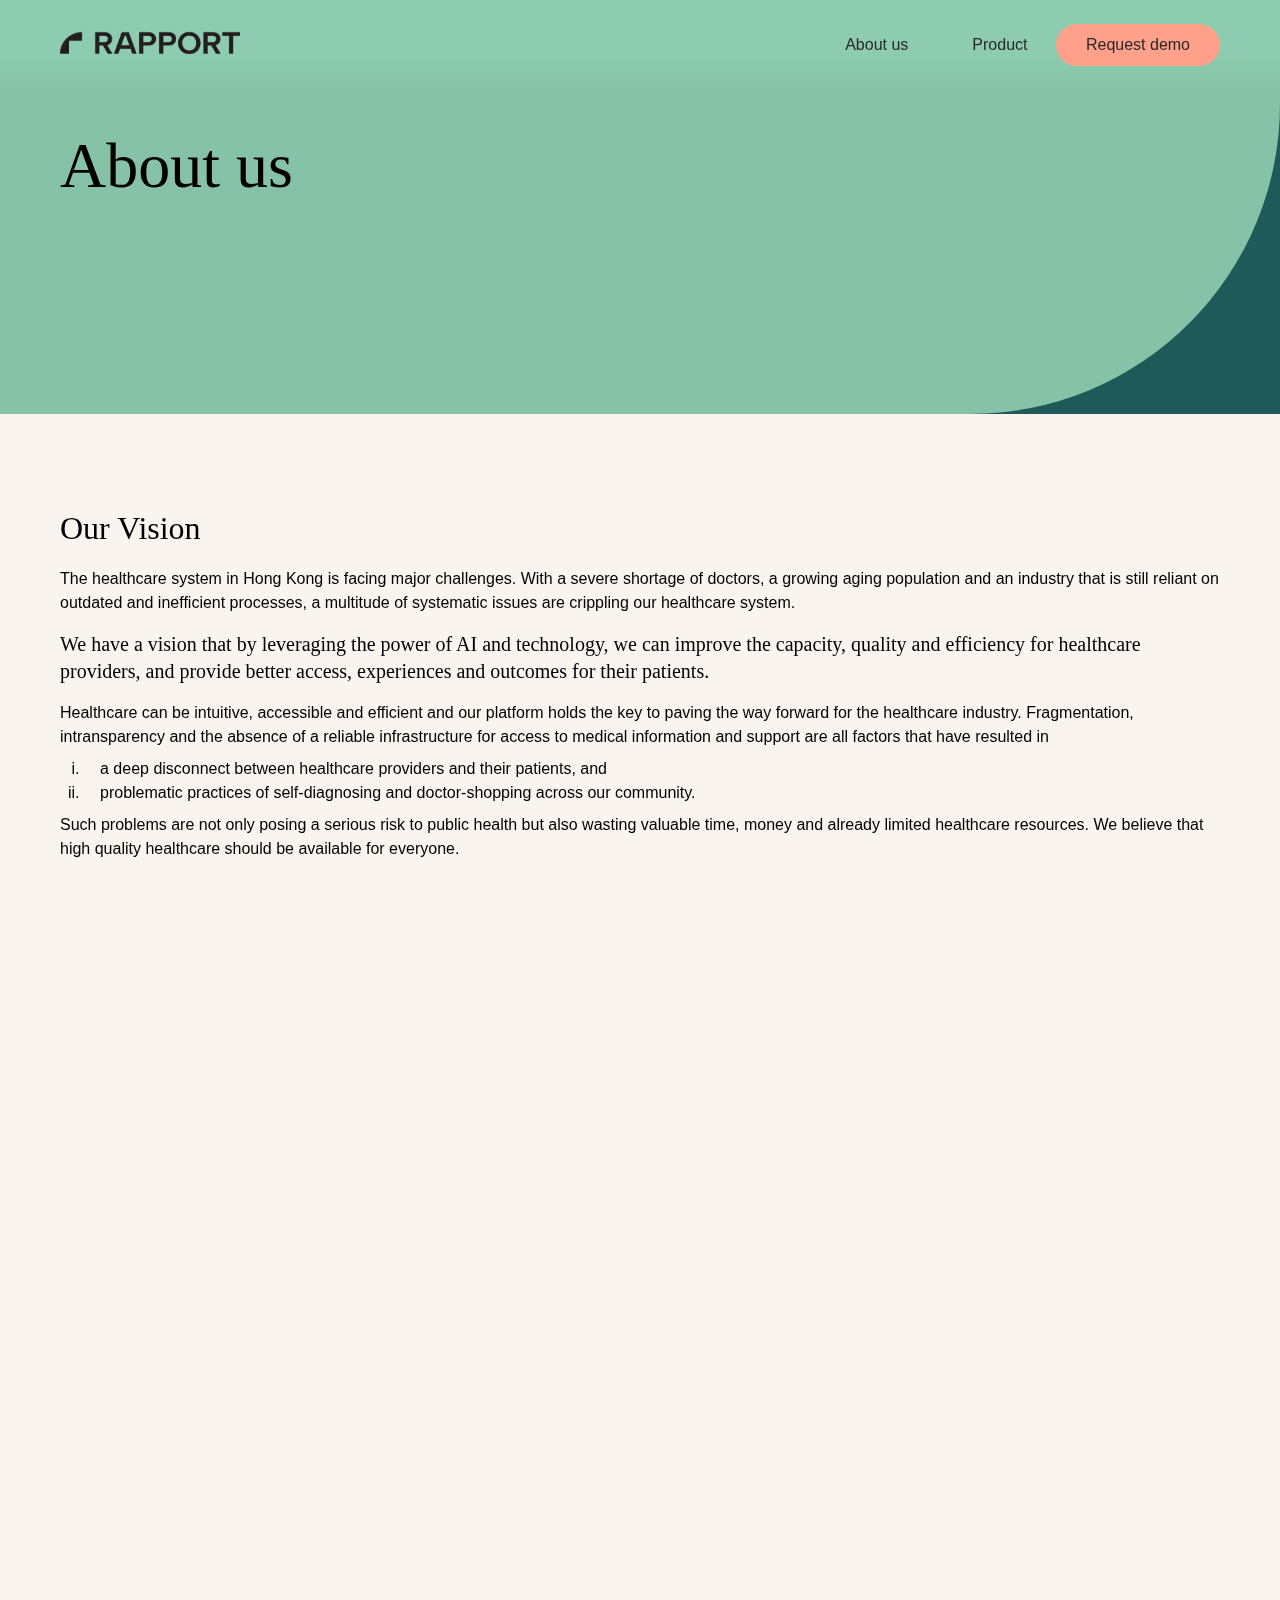
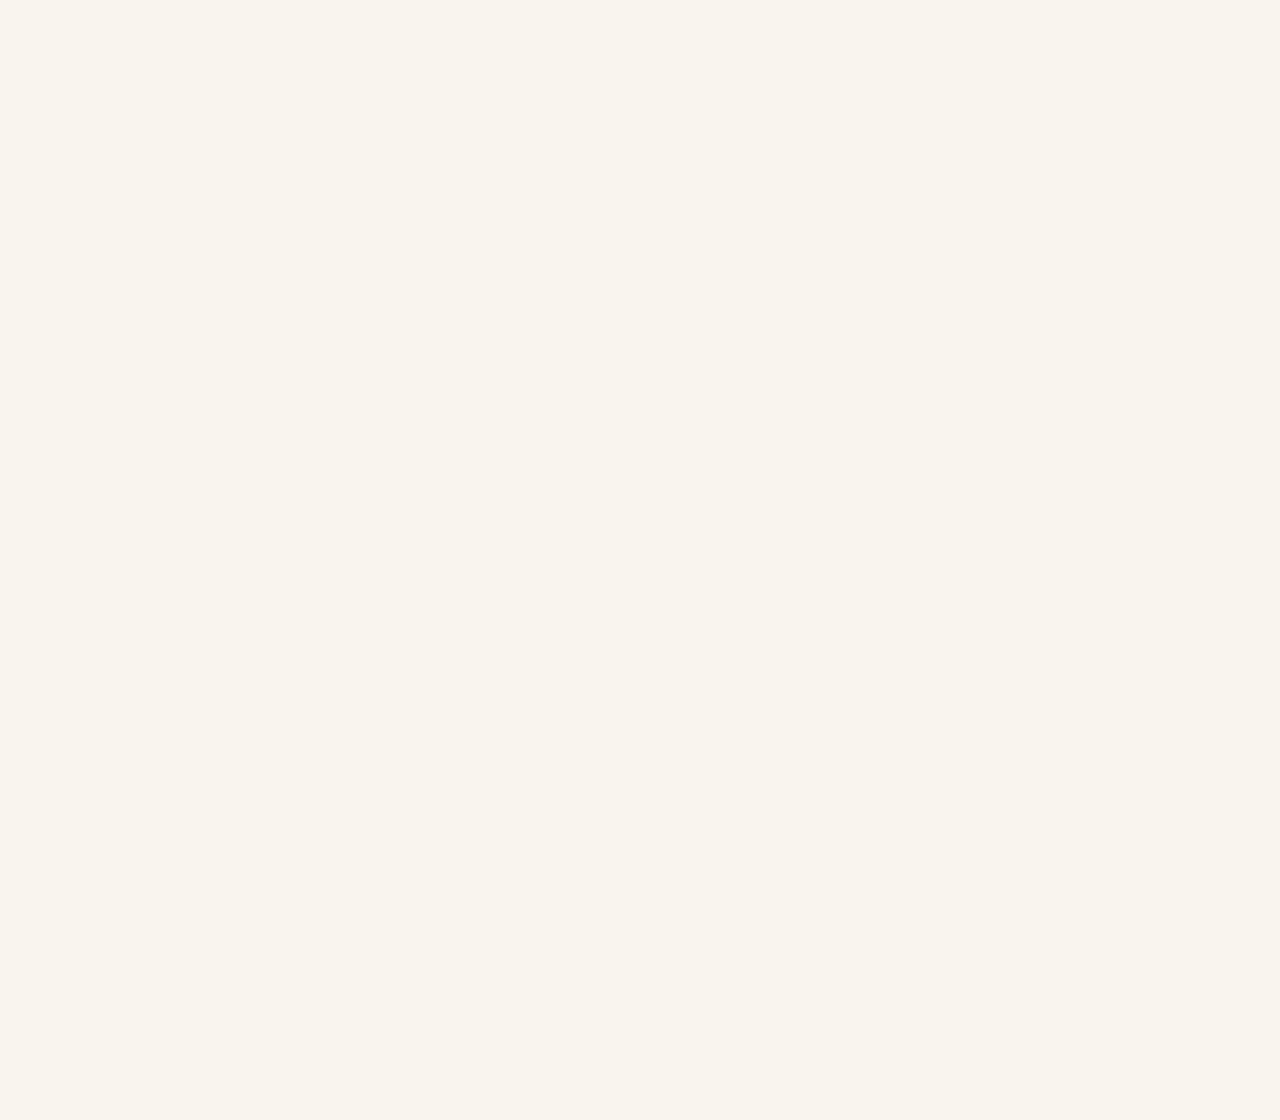
==== about.html @ 1e127f23 "Rebrand" ====
<!DOCTYPE html>
<html lang="en">

<head>
  <link rel="stylesheet" href="styles/reset.css">
  <link rel="stylesheet" type="text/css" href="styles/style.css">
  <link rel="stylesheet" href="https://cdnjs.cloudflare.com/ajax/libs/font-awesome/4.7.0/css/font-awesome.min.css">
  <link rel="shortcut icon" href="assets/favicon/favicon.ico" type="image/x-icon">
  <link rel="icon" href="assets/favicon/favicon.ico" type="image/x-icon">
  <link rel="apple-touch-icon" sizes="180x180" href="assets/favicon/apple-touch-icon.png">
  <link rel="icon" type="image/png" sizes="32x32" href="assets/favicon/favicon-32x32.png">
  <link rel="icon" type="image/png" sizes="16x16" href="assets/favicon/favicon-16x16.png">
  <link rel="icon" type="image/png" sizes="192x192" href="assets/favicon/android-chrome-192x192.png">
  <link rel="icon" type="image/png" sizes="256x256" href="assets/favicon/android-chrome-256x256.png">
  <link rel="manifest" href="assets/favicon/site.webmanifest">
  <link rel="mask-icon" href="assets/favicon/safari-pinned-tab.svg" color="#ffa18a">
  <meta name="msapplication-TileColor" content="#da532c">
  <meta name="theme-color" content="#ffffff">
  <script src="styles/float-panel.js"></script>
  <meta name="viewport" content="width=device-width, initial-scale=1.0, viewport-fit=cover">

  <title>About us – Rapport AI Medical</title>
</head>

<body>
  <header id="nav" class="nav">
    <div class="blur"></div>
    <a href="index.html"><img src="assets/Rapport-logo-RGB_full_black.png" class="logo"></a>
    <div class="menu">
      <ul>
        <li><a href="about.html">About us</a></li>
        <li><a href="product.html">Product</a></li>
      </ul>
      <button type="button" class="button coral"><a href="contact.html">Request demo</a></button>
    </div>
    <div class="hamburger">
      <div class="line1"></div>
      <div class="line2"></div>
      <div class="line3"></div>
    </div>
    <div id="dropdown" class="dropdown">
      <ul>
        <li><a href="about.html">About us</a></li>\
        <li><a href="product.html">Product</a></li>
        <li><a href="contact.html">Request demo</a></li>
      </ul>
    </div>
  </header>

  <section id="about" class="page hero green">
    <div class="page_title">
      <h1>About us</h1>
      <div class="graphic"><div class="quadrant green round_BR"></div></div>
    </div>
  </section>

  <section id="about-content">
    <div class="vision">
      <h2>Our Vision</h2>
      <p>The healthcare system in Hong Kong is facing major challenges. With a severe shortage of doctors, a growing aging population and an industry that is still reliant on outdated and inefficient processes, a multitude of systematic issues are crippling our healthcare system.</p>
      <p class="highlight">We have a vision that by leveraging the power of AI and technology, we can improve the capacity, quality and efficiency for healthcare providers, and provide better access, experiences and outcomes for their patients.</p>
      <p>Healthcare can be intuitive, accessible and efficient and our platform holds the key to paving the way forward for the healthcare industry. Fragmentation, intransparency and the absence of a reliable infrastructure for access to medical information and support are all factors that have resulted in</p>
        <ol>
          <li>a deep disconnect between healthcare providers and their patients, and</li>
          <li>problematic practices of self-diagnosing and doctor-shopping across our community.</li>
        </ol>
        <p>Such problems are not only posing a serious risk to public health but also wasting valuable time, money and already limited healthcare resources. We believe that high quality healthcare should be available for everyone.</p>
    </div>

    <div class="mission">
      <h2>Our Mission</h2>
      <p>Founded in 2023 by two friends that witnessed the issues of our healthcare system first hand from a doctor and a patient's perspective and saw the opportunities and potential that advancements in AI and technology could bring,
      <p class="highlight">Rapport AI Medical has since been on a mission to build better healthcare.</p>
      <p>We devote our endless time and effort with the whole team to develop a health-tech B2B solution that offers customisable AI-powered integration solutions used to digitalise, streamline and enhance healthcare systems. By doing so, our goal is to improve the medical care process at every level for both healthcare providers and patients.</p>
    </div>

    <div class="solution">
      <h2>Our Solution</h2>
      <p>At the heart of Rapport's platform solution is our</p>
      <p class="highlight">AI diagnostic and recommendation system, "AskJune".</p>
      <p>Designed and developed by a team of AI engineers and doctors, it simulates a real-life conversation between a patient and a doctor, where users can input medical queries and receive real-time and tailored responses relevant to their specific symptoms and conditions. AskJune is trained to converse fluently in local languages and interpret medical context from laymen conversations. It is capable of reacting to a patient's input and asking corresponding follow-up or clarification questions to gather the patient's medical history required for evaluation powered by its proprietary algorithm. AskJune can then generate recommendations, triaging responses as well as detailed evaluation reports tailored for both healthcare providers and their patients.</p>
      <p>For providers, Rapport can digitalise and streamline workflow and provide triaging and diagnostic support, and by doing so, improve capacity and efficiency and take stress off healthcare professionals such that they can focus on providing better care and build better rapport with their patients. For patients, Rapport can make access to healthcare more convenient and intuitive and eliminate problems of self-diagnosing and doctor shopping, and by doing so, reduce the cost and stress of their healthcare journey and improve patient-doctor relationship, treatment compliance and outcome.</p>
    </div>
  </section>

  <section id="CTA">
    <div class="CTA-text">
      <h4>We are working hard at developing our platform and are hoping to launch as soon as possible.</h4>
      <button type="button" class="button darkgreen"><a href="contact.html">Request demo</a></button>
    </div>
    <div class="graphic">
      <div class="quadrant round_TL"></div>
      <div class="square"></div>
    </div>
  </section>

  <footer>
  <div class="footer-top">
    <div class="footer-left">
      <div class="logo"><img src="assets/Rapport-logo-RGB_symbol_black.png"></div>

      <div class="desc">
        <h6>Founded in 2023, Rapport AI Medical is a healthcare technology solutions platform with a mission to address the inefficiencies of our healthcare industry and improve patient experience by leveraging AI and technology.</h6>
        <button class="button"><a href="contact.html">Request demo</a></button>
      </div>
    </div>

    <div class="footer-right">
      <div class="sub">
        <h6>Stay in touch</h6>
        <form id="subscribe" method="POST" action="subscribe.php"> 
            <input type="email" name="subscribe" 
                id="subscribe" 
                placeholder="yourname@email.com" 
                required> 
            <button type="submit" class="button outlined">Submit</button> 
        </form> 
      </div>

      <div class="page-links">
        <p><a href="about.html">About us</a></p>
        <p><a href="product.html">Product</a></p>
        <p><a href="contact.html">Contact us</a></p>
      </div>
    </div>
  </div>

  <div class="footer-bottom">
    <div class="socials">
      <div class="icons">
        <!-- <a href="#">
          <svg class="icon icon-instagram">
            <symbol id="icon-instagram" viewBox="0 0 32 32">
              <path d="M16 2.881c4.275 0 4.781 0.019 6.462 0.094 1.563 0.069 2.406 0.331 2.969 0.55 0.744 0.288 1.281 0.638 1.837 1.194 0.563 0.563 0.906 1.094 1.2 1.838 0.219 0.563 0.481 1.412 0.55 2.969 0.075 1.688 0.094 2.194 0.094 6.463s-0.019 4.781-0.094 6.463c-0.069 1.563-0.331 2.406-0.55 2.969-0.288 0.744-0.637 1.281-1.194 1.837-0.563 0.563-1.094 0.906-1.837 1.2-0.563 0.219-1.413 0.481-2.969 0.55-1.688 0.075-2.194 0.094-6.463 0.094s-4.781-0.019-6.463-0.094c-1.563-0.069-2.406-0.331-2.969-0.55-0.744-0.288-1.281-0.637-1.838-1.194-0.563-0.563-0.906-1.094-1.2-1.837-0.219-0.563-0.481-1.413-0.55-2.969-0.075-1.688-0.094-2.194-0.094-6.463s0.019-4.781 0.094-6.463c0.069-1.563 0.331-2.406 0.55-2.969 0.288-0.744 0.638-1.281 1.194-1.838 0.563-0.563 1.094-0.906 1.838-1.2 0.563-0.219 1.412-0.481 2.969-0.55 1.681-0.075 2.188-0.094 6.463-0.094zM16 0c-4.344 0-4.887 0.019-6.594 0.094-1.7 0.075-2.869 0.35-3.881 0.744-1.056 0.412-1.95 0.956-2.837 1.85-0.894 0.888-1.438 1.781-1.85 2.831-0.394 1.019-0.669 2.181-0.744 3.881-0.075 1.713-0.094 2.256-0.094 6.6s0.019 4.887 0.094 6.594c0.075 1.7 0.35 2.869 0.744 3.881 0.413 1.056 0.956 1.95 1.85 2.837 0.887 0.887 1.781 1.438 2.831 1.844 1.019 0.394 2.181 0.669 3.881 0.744 1.706 0.075 2.25 0.094 6.594 0.094s4.888-0.019 6.594-0.094c1.7-0.075 2.869-0.35 3.881-0.744 1.050-0.406 1.944-0.956 2.831-1.844s1.438-1.781 1.844-2.831c0.394-1.019 0.669-2.181 0.744-3.881 0.075-1.706 0.094-2.25 0.094-6.594s-0.019-4.887-0.094-6.594c-0.075-1.7-0.35-2.869-0.744-3.881-0.394-1.063-0.938-1.956-1.831-2.844-0.887-0.887-1.781-1.438-2.831-1.844-1.019-0.394-2.181-0.669-3.881-0.744-1.712-0.081-2.256-0.1-6.6-0.1v0z"></path>
              <path d="M16 7.781c-4.537 0-8.219 3.681-8.219 8.219s3.681 8.219 8.219 8.219 8.219-3.681 8.219-8.219c0-4.537-3.681-8.219-8.219-8.219zM16 21.331c-2.944 0-5.331-2.387-5.331-5.331s2.387-5.331 5.331-5.331c2.944 0 5.331 2.387 5.331 5.331s-2.387 5.331-5.331 5.331z"></path>
              <path d="M26.462 7.456c0 1.060-0.859 1.919-1.919 1.919s-1.919-0.859-1.919-1.919c0-1.060 0.859-1.919 1.919-1.919s1.919 0.859 1.919 1.919z"></path>
            </symbol>
            <use xlink:href="#icon-instagram"></use>
          </svg>
        </a> -->
        <a href="https://www.twitter.com/RapportAiMed" target="_blank">
          <svg class="icon icon-x">
            <symbol id="icon-x" viewBox="0 0 32 32">
              <path d="M24.325 3h4.411l-9.636 11.013 11.336 14.987h-8.876l-6.952-9.089-7.955 9.089h-4.413l10.307-11.78-10.875-14.22h9.101l6.284 8.308zM22.777 26.36h2.444l-15.776-20.859h-2.623z"></path>
            </symbol>
            <use xlink:href="#icon-x"></use>
          </svg>
        </a>
        <a href="https://www.linkedin.com/company/rapport-ai-medical/" target="_blank">
          <svg class="icon icon-linkedin">
            <symbol id="icon-linkedin" viewBox="0 0 32 32">
              <path d="M29 0h-26c-1.65 0-3 1.35-3 3v26c0 1.65 1.35 3 3 3h26c1.65 0 3-1.35 3-3v-26c0-1.65-1.35-3-3-3zM12 26h-4v-14h4v14zM10 10c-1.106 0-2-0.894-2-2s0.894-2 2-2c1.106 0 2 0.894 2 2s-0.894 2-2 2zM26 26h-4v-8c0-1.106-0.894-2-2-2s-2 0.894-2 2v8h-4v-14h4v2.481c0.825-1.131 2.087-2.481 3.5-2.481 2.488 0 4.5 2.238 4.5 5v9z"></path>
            </symbol>
              <use xlink:href="#icon-linkedin"></use>
            </svg>
        </a>
      </div>
      <p><a href="mailto:admin@rapportaimedical.com" style="text-decoration:underline;">admin@rapportaimedical.com</a></p>
    </div>

    <div class="smallprint">
      <p>
        <span>© 2024 Rapport AI Medical. All rights reserved.</span>
        &ensp;
        <span>Website designed and developed by <a href="https://antoinettechow.com/" target="_blank">Antoinette Chow</a></span>
      </p>
    </div>

  </div>
  </footer>


<script>

  // Nav scroll

  var prevScrollpos = window.pageYOffset;
  window.onscroll = function() {
  var currentScrollPos = window.pageYOffset;
    if (prevScrollpos > currentScrollPos) {
      document.querySelector('.nav').style.top = "0";
    } else {
      document.querySelector('.nav').style.top = "-110px";
    }
    prevScrollpos = currentScrollPos;
  }


  // Hamburger menu

  let open = document.querySelector(".hamburger");
  let dropdown = document.querySelector(".dropdown");
        open.onclick = function(){
            open.classList.toggle("active");
            dropdown.classList.toggle("open");
        }


  // Required field

  function validate() { 
    let email = document.getElementById("email").value; 
    let error = document.getElementById("error"); 
  
    error.style.padding = "0 0 12px 0"; 
  
    let errors = []; 
  
    if (email.indexOf("@") == -1 || email.length < 6) { 
        errors.push( 
            "Please enter a valid email address");} 
  
    if (errors.length > 0) { 
        error.innerHTML = 
            errors.join("<br>"); 
        return false;} 
    else { 
      document.getElementById("error").style.display = "none";

      // Send Contact Form input to Google Sheets
      
      const form = document.getElementById("form");
      form.addEventListener("submit", function (e) {
        e.preventDefault();
        const data = new FormData(form);
        const action = e.target.action;
        fetch(action, {
          method: "POST",
          body: data,
        })
          .then((res) => {
            console.log(res, "response");
          })
          .catch((e) => {
            console.error(e, "error"); // "oh, no!"
          });
      });
      
      var submitbtn = document.getElementById("submitbtn");
        submitbtn.disabled = true;
        submitbtn.style.backgroundColor = "#b1e0b6";
        submitbtn.style.color = "var(--black)";
      document.getElementById("submitted").innerHTML = 'Submitted!';
      document.getElementById("success").style.display = "block";

      return true;}
  }

</script>

</body>
</html>
---- styles/style.css ----
* {
	margin: 0;
	padding: 0;
}

:root {
	--offwhite: #F9F5EE;
	--coral: #FFA18A;
	--black: #282828;
	--blue: #7CAAEE;
	--cyan: #8BE4EB;
	--green: #86C2A8;
	--darkblue: #0A2551;
	--darkgreen: #1F5959;
	--sand: #CAC4B7;

	--text: 24px;
	--serif: "Platypi", Georgia, serif;
	--sans: "Albert Sans", Verdana, sans-serif;
}

@font-face {
 	font-family: Platypi;
 	src: url('https://fonts.googleapis.com/css2?family=Platypi:ital,wght@0,300..800;1,300..800&display=swap');
}

@font-face {
	font-family: Albert Sans;
	src: url('https://fonts.googleapis.com/css2?family=Albert+Sans:ital,wght@0,100..900;1,100..900&family=Platypi:ital,wght@0,300..800;1,300..800&display=swap');
}

html, body {
	height: 100%;
	background: var(--offwhite);
	font-family: var(--sans);
	font-optical-sizing: auto;
	font-weight: 400;
	font-style: normal;
	scroll-behavior: smooth;
}

html {overflow: hidden;}
body {overflow: auto;}

::-webkit-scrollbar {
    width: 0;
    height: 0;
    background: transparent;
}

a {
	text-decoration: none;
	color: var(--black);
}

h1, h2, h3, h4 {
	font-family: var(--serif);
}

p, button, a {
	font-family: var(--sans);
}

button {
	font-weight: 500;
	text-align: center;
}

button:hover {cursor: pointer;}

.button {
	padding: 12px 0;
	border-radius: 30px;
	border: 0px;
}

.button a {
	padding: 12px 30px;
}

.button:hover {background: var(--black);}
.button:hover a {color: var(--coral);}

.outlined {
	background: transparent;
	border: 1px solid black;
}

.text-bt {
	background: transparent;
	padding: 6px 0;
	font-size: 20px;
	border-bottom: 2px solid var(--black);
}
.text-bt::after {
	content: "\A\2009→";
}

ul {
	list-style-type: square;
}

ul li {
	margin-left: 16px;
	line-height: 135%;
	padding: 4px 0 4px 12px;
}

.coral {background: var(--coral);}
.white {background: var(--offwhite);}
.black {background: var(--black);}
.cyan {background: var(--cyan);}
.green {background: var(--green);}
.darkgreen {background: var(--darkgreen); color: var(--offwhite);}
.darkgreen a {color: var(--offwhite);}

.round_TL {border-top-left-radius: 100%;}
.round_TR {border-top-right-radius: 100%;}
.round_BL {border-bottom-left-radius: 100%;}
.round_BR {border-bottom-right-radius: 100%;}


/* Slide Animation */

.slideanim {
    visibility:hidden;
    visibility:visible\9;/*For old IE browsers IE6-8 */
}
.slideanim.slide {                  
    visibility: visible;                  
    animation: slide 1s;
}
.slideanim::after {
    /* useful when its child elements are float:left; */
    content: "";
    display: table;
    clear: both;
}
@keyframes slide {
    0% {
        opacity: 0;
        transform: translateY(50%);
    } 
    100% {
        opacity: 1;
        transform: translateY(0);
    } 
}


/* ––– NAV BAR ––– */

.nav {
	width: calc(100vw - 120px);
	height: 70px;
	padding: 10px 60px;
	display: flex;
	justify-content: space-between;
	align-items: center;
	background: var(--off-white);
	position: fixed;
	top: 0;
	z-index: 2;
	transition: top 0.3s;
}

.logo {
	height: auto;
	max-width: 180px;
	object-fit: contain;
}

#nav .blur {
	position: absolute;
	width: 100%;
	height: 100%;
	left: 0;
	-webkit-mask-image: linear-gradient(to bottom, black 60%, transparent 95%);
    mask-image: linear-gradient(to bottom, black 60%, transparent 95%);
    backdrop-filter: blur(6px) brightness(1.05);
}
}

.menu {
	display: inline-flex;
	align-items: center;
	gap: 36px;
}

.nav ul {
	list-style-type: none;
	margin: 0;
	padding: 0;
	overflow: hidden;
	display: inline-flex;
}

.nav li {
	display: block;
	padding: 24px;
}

.hamburger {
	display: none;
	z-index: 4;
	width: fit-content;
	height: auto;
}

.line1, .line2, .line3 {
	width: 30px;
	height: 2px;
	margin: 8px 0 8px 16px;
	background: #000;
	border-radius: 50px;
	transition: 0.2s;
	position: relative;
}

.active .line1{
    transform: translate(0px , 15px)rotate(45deg);
    top: -5px;
}
.active .line2{
    opacity: 0;
}
.active .line3{
    transform: translate(0px , -15px)rotate(-45deg);
    top: 5px;
}

.dropdown {
	display: block;
	position: absolute;
	top: 80px;
	right: 0;
	overflow: auto;
	background: var(--sand);
	width: 35%;
	height: 0;
	padding: 20px 60px 20px 30px;
	box-shadow: 4px 8px 8px 0px rgba(0,0,0,0.2);
	border-radius: 3px 0 0 3px;
	z-index: 3;
	transition: 0.3s;
	opacity: 0;
}

.dropdown ul {
	display: block;
	width: 100%;
}

.dropdown li {
	float: left;
}

.open {
	opacity: 1;
	height: 135%;
}



@media only screen and (max-width: 540px) {

	.logo {
		width: 140px;
	}
	.menu {
		display: none;
	}
	.hamburger {
		display: block;
	}
}


/* ––– HERO ––– */

section:not:first-child {
	width: calc(100vw - 120px);
	padding: 30px 60px;
}

#hero {padding: 0;}

.headline {
	height: calc(50vh - 60px);
	background: var(--blue);
	padding: 30px 60px;
	display: flex;
	align-items: end;
}

.headline h1 {
	font-size: 5em;
	line-height: 1.1;
}

.hero-bottom {
	display: flex;
	padding: 30px 60px;
	justify-content: space-between;
}

.hero-text {
	display: inline-block;
	width: calc(50% - 72px);
	position: -webkit-sticky;
	position: sticky;
	align-self: flex-start;
	top: calc(100vh - 210px);
	line-height: 1.5;
}

.hero-text button {
	margin: 24px 0;
}

.hero-img {
	flex-basis: calc(50% - 72px);
}

.hero-img img {
	width: 100%;
	aspect-ratio: 3/4;
	object-fit: cover;
	border-bottom-right-radius: 400px;
}

@media only screen and (max-width: 820px) {

 .nav {
 	width: calc(100vw - 60px);
 	padding: 20px 30px;
 }
  .text h1 {
  	font-size: 4rem;
  }
  .text p {
  	font-size: 18px;
  }
}

@media only screen and (max-width: 540px) {

	.nav {
		height: 50px;
	}

	.hero {
		flex-flow: column nowrap;
	}
	.hero img {
		width: 100vw;
		height: 50vh;
		padding-top: 12%;
	}
	.hero .text {
		width: calc(100vw - 60px);
		height: 50vh;
		margin-top: 0;
		padding: 24px 30px;
	}
	.hero h1 {
		font-size: 3rem;
		line-height: 100%;
	}

	button {
		font-size: 16px;
		padding: 10px 30px;
	}
}


/* --- PRODUCT --- */

#overview {
	padding: 120px 60px;
}

.meetJune h1 {
	font-size: 3.5rem;
	display: inline-block;
	vertical-align: top;
}

.meetJune h5 {
	font-size: 1.5rem;
	margin-bottom: 18px;
}

.meetJune img {
	display: inline-block;
	height: 5rem;
	width: auto;
	padding: 1.5rem 0 0 12px;
}

.june-features {
	display: inline-flex;
	width: calc(100vw - 120px);
	gap: 24px;
	padding: 24px 0;
}

#feature-img {
	width: 50%;
}

#feature-img img {
	width: 100%;
	height: auto;
	display: none;
}

#feature-points {
	width: 50%;
}

#feature-points h3 {
	font-family: var(--sans);
	font-size: 1.5rem;
	font-weight: 400;
	line-height: 135%;
	transition: font-weight 0.1s ease;
}

#feature-points ul {
	padding-top: 24px;
	display: none;
	transition: display 0s 0.3s, opacity 0.3s ease;
}

#feature-points div:not(:last-child) {
	border-bottom: 1px solid black;
	width: 100%;
	padding-bottom: 24px;
	margin-bottom: 24px;
}


/* ––– USE CASES ––– */

#use-cases h2 {
	font-size: 1.75rem;
	text-align: center;
}

#case-tabs {
	display: flex;
	justify-content: center;
	gap: 48px;
	padding: 36px 0;
}

#case-tabs button {
	font-weight: 400;
	border-radius: 0;
	border: 0px;
}

.case-tab-button {
	text-align: center;
	padding: 12px;
	font-size: 2rem;
	color: rgba(40,40,40,0.25);
	transition: color 0.3s ease;
}

.case-tab-button.active {
    color: var(--black);
  }

.case-content {
	padding: 0 60px;
	display: none;
	transition: display 0s 0.3s, opacity 0.3s ease;
}

.case-content.active {
    display: block;
    opacity: 1;
    transition-delay: 0s;
 }


/* ––– ABOUT US ––– */

#aboutus {
	padding: 60px;
	padding-top: 48px;
	margin-top: 72px;
	background: var(--cyan);
}

#aboutus h6 {
	text-transform: uppercase;
	padding-bottom: 54px;
}

#aboutus h2 {
	font-size: 3rem;
	line-height: 1.2;
	width: 75%;
}

#aboutus p {
	font-size: 24px;
	padding: 24px 0 36px 0;
	line-height: 1.35;
}

/* ––– CTA ––– */

#CTA {
	height: 45vh;
	width: 100%;
	display: flex;
	align-items: center;
	justify-content: space-between;
	padding: 0;
	background: var(--coral);
}

.CTA-text {
	flex-basis: 60%;
	padding-left: 60px;
}

.CTA-text h4 {
	font-size: 2rem;
	padding-bottom: 24px;
}

#CTA .graphic {
	aspect-ratio: 1 / 1;
	height: 100%;
	position: relative;
	margin-left: auto;
	right: 0;
}

.quadrant {
	height: 100%;
	width: 100%;
}

.square {
	height: 60%;
	width: 60%;
	position: absolute;
	right: 0;
	bottom: 0;
}


/* ––– FOOTER ––– */

footer {
	width: calc(100% - 120px);
	background: var(--sand);
	padding: 48px 60px;
}

.footer-top {
	display: flex;
	justify-content: space-between;
	flex-flow: row wrap;
	width: 100%;
	align-items: flex-end;
	padding-bottom: 84px;
}

.footer-left {
	display: flex;
	flex-flow: row wrap;
	max-width: 50%;
}

.footer-left img {
	width: 180px;
	padding-bottom: 24px;
}

.footer-top h6 {
	font-size: 1rem;
	font-weight: 600;
	padding-bottom: 12px;
}

.desc {
	line-height: 1.5;
}

.desc h6 {
	width: 80%;
	font-size: 18px;
	font-weight: 400;
}

.desc button {
	background: var(--black);
	padding: 8px 0;
}

.desc a {
	padding: 8px 24px;
	color: var(--offwhite);
}

.footer-right {
	width: 45%;
}

#subscribe input {
	background: transparent;
	border-bottom: 1px solid black;
	border-radius: 0;
	width: calc(100% - 120px);
}

#subscribe button {
	width: 115px;
}

#subscribe button:hover {
	color: var(--coral);
}

.page-links {
	padding: 48px 0;
}

.page-links p {
	padding-bottom: 16px;
	font-weight: 600;
}

.footer-bottom {
	width: 100%;
	display: flex;
	justify-content: space-between;
	align-items: end;
	font-size: 14px;
}

.icons {
	display: inline-flex;
	gap: 24px;
	padding-bottom: 12px;
}

.icon {
  display: inline-block;
  width: 1.5em;
  height: 1.5em;
  stroke-width: 0;
  stroke: currentColor;
  fill: currentColor;
}


@media only screen and (max-width: 540px) {
	footer {
		width: calc(100% - 60px);
		padding: 48px 30px;
	}

	.socials {
		padding: 24px 0;
	}
}


/* ===== PAGES ===== */

.page {
	min-height: 36%;
	display: flex;
}

.page.hero {
	position: relative;
}

.page.hero .graphic {
	aspect-ratio: 1/1;
	position: absolute;
	z-index: -1;
}

.page_title h1 {
	padding-top: 140px;
	font-size: 4rem;
	line-height: .8;
}

.page_title {
	padding-left: 60px;
}


/* ---- CONTACT US ---- */

#contact {
	min-height: 100%;
	display: flex;
}

#contact .page_title {
	min-width: calc(46.25% - 60px);
	background: var(--cyan);
	position: relative;
}

#contact .socials h6 {
	padding: 48px 0 12px 0;
}

#contact .graphic {
	width: 50%;
	aspect-ratio: 1/1;
	background: var(--darkblue);
	position: absolute;
	bottom: 0;
	left: 0;
	z-index: -1;
}

#contact .form {
	padding: 140px 60px 0 30px;
}

.form-text p {
	line-height: 1.35;
}

#form {
	margin: 24px 0 60px 0;
}

input, textarea {
	width: 100%;
	padding: 10px 0;
	margin: 6px 0;
	border: 0;
	box-sizing: border-box;
	border-radius: 6px;
	font-size: 18px;
	font-family: var(--sans);
	background-color: white;
}

label {
	font-weight: 600;
}

#error {
	color: red;
}

.submit {
	margin-top: 12px;
	padding: 12px 60px;
	border-radius: 30px;
	border: 0px;
	transition: all .35s;
}

.submit:hover {
	cursor: pointer;
	color: var(--coral);
}

#success h3 {
	font-size: 2rem;
}

#success p {
	padding-top: 12px;
	padding-bottom: 60px;
}


@media only screen and (max-width: 540px) {
	.contact {
		grid-column: 1 / span 6;
		width: calc(100vw - 60px);
	}
}


/* ---- ABOUT US ---- */

#about {
	padding-bottom: 90px;
}

#about .graphic {
	height: 75%;
	background: var(--darkgreen);
	bottom: 0;
	right: 0;
}

#about-content {
	padding: 60px;
	margin-bottom: 90px;
}

#about-content h2 {
	font-size: 2em;
	padding: 36px 0 12px 0;
}

#about-content p {
	line-height: 1.5;
	padding: 8px 0;
}

#about-content .highlight {
	font-family: var(--serif);
	font-size: 1.25rem;
	line-height: 1.35;
}

.vision ol {
	list-style-type: lower-roman;
	line-height: 1.5;
	padding-left: 1.5em;
}

.vision li {
	padding: 0 1em;
}


/* ---- MEET JUNE ---- */

#product {
	display: block;
}

#product .page_title img {
	padding-top: 150px;
}

.product_hero img {
	width: calc(100% - 120px);
	aspect-ratio: 16/9;
	padding: 30px 60px;
	border-bottom-right-radius: 40%;
	object-fit: cover;
}

#product-content {
	padding: 120px 60px;
	display: flex;
	flex-flow: column wrap;
	width: calc(100% - 120px);
	gap: 48px;
}

#product-content h2 {
	font-size: 2rem;
	padding-bottom: 24px;
}

.chat, .system, .eval, .matching {
	flex-basis: 100%;
}

#product-content .left {
	float: left;
	width: calc(50% - 12px);
}
#product-content .right {
	float: right;
	width: calc(50% - 12px);
}
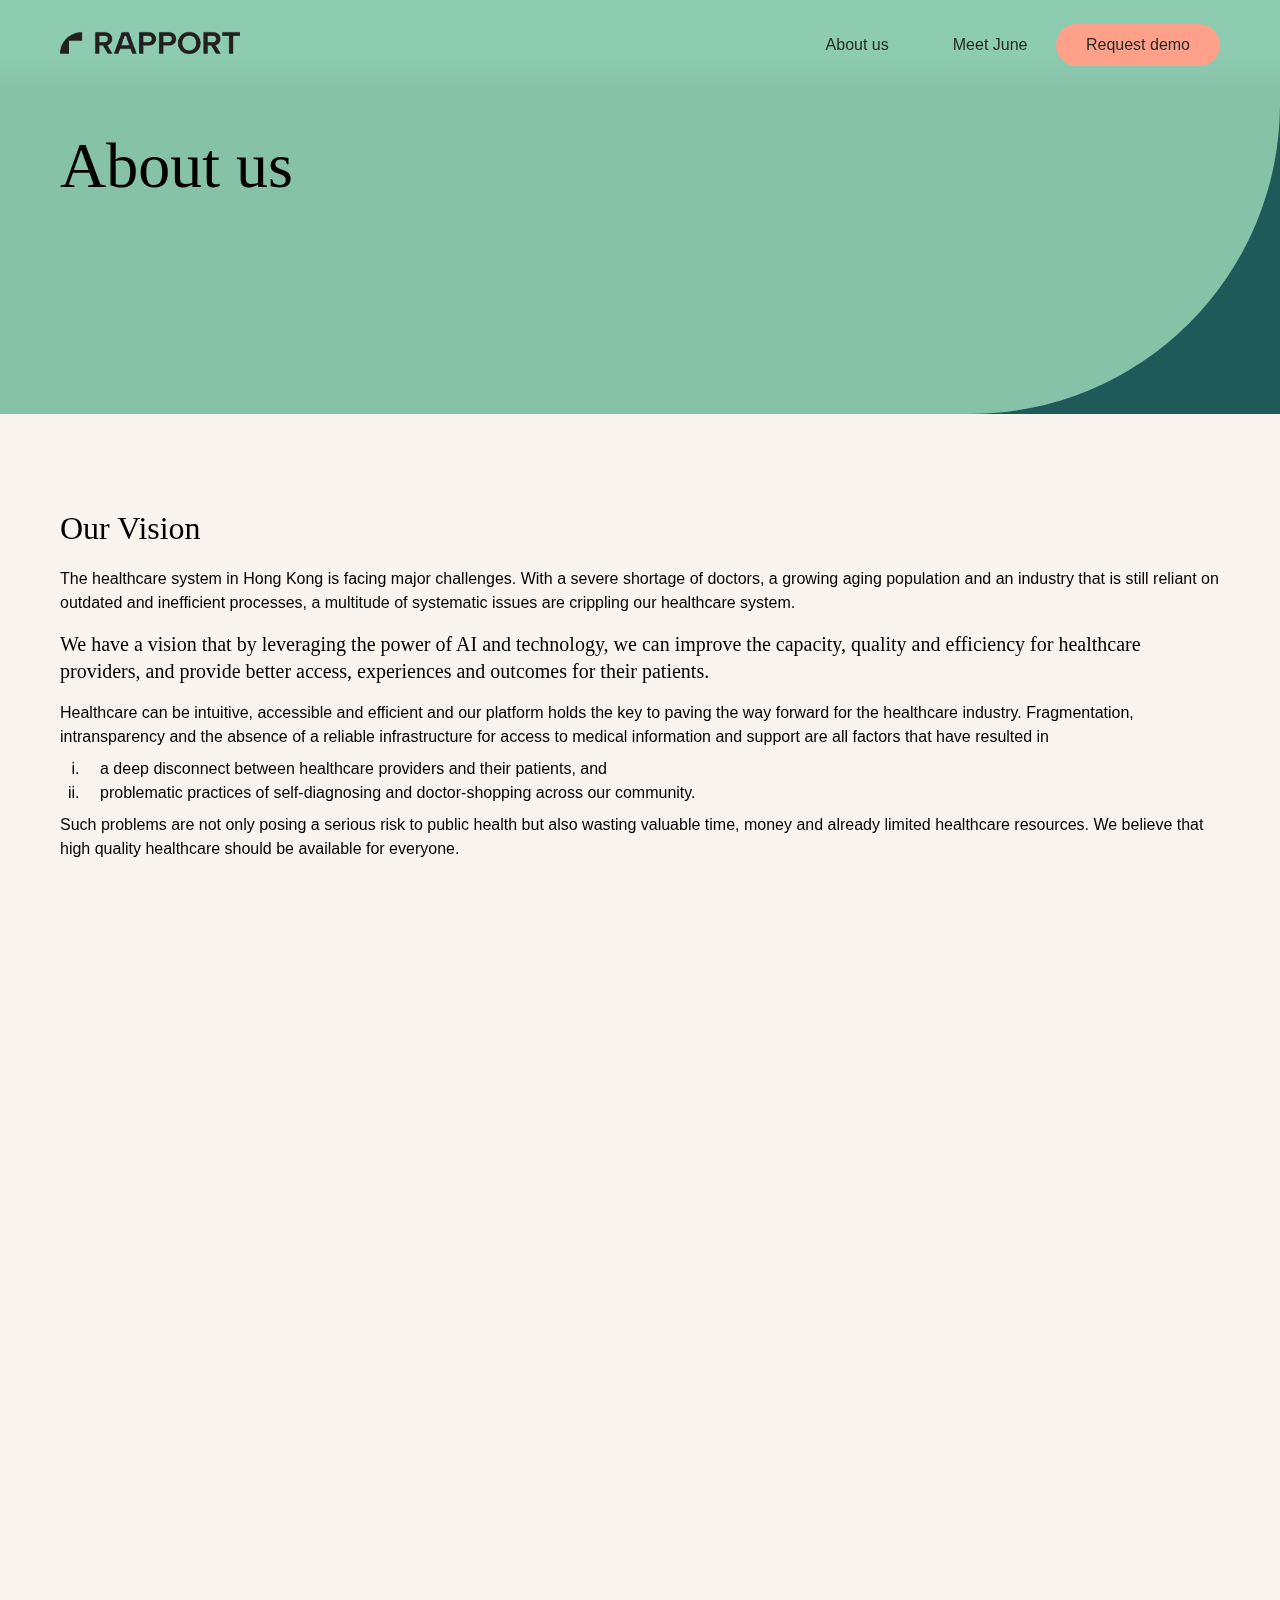
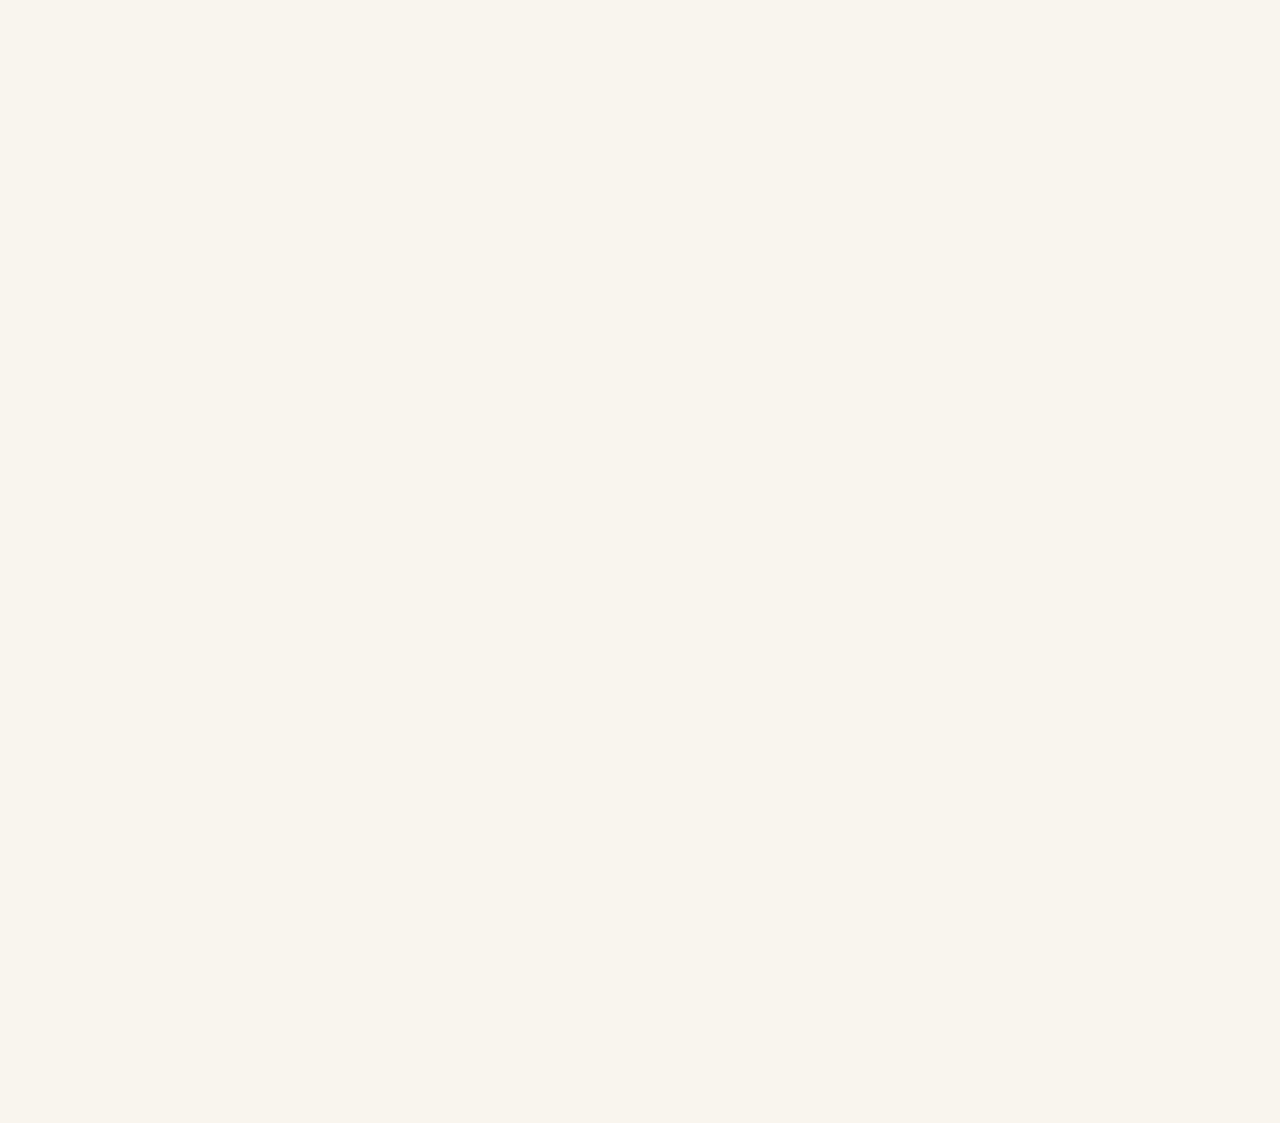
==== commit 5120336a: "Update to feedback" ====
--- a/about.html
+++ b/about.html
@@ -25,13 +25,13 @@
 <body>
   <header id="nav" class="nav">
     <div class="blur"></div>
-    <a href="index.html"><img src="assets/Rapport-logo-RGB_full_black.png" class="logo"></a>
+    <a href="index"><img src="assets/Rapport-logo-RGB_full_black.png" class="logo"></a>
     <div class="menu">
       <ul>
-        <li><a href="about.html">About us</a></li>
-        <li><a href="product.html">Product</a></li>
+        <li><a href="about">About us</a></li>
+        <li><a href="product">Meet June</a></li>
       </ul>
-      <button type="button" class="button coral"><a href="contact.html">Request demo</a></button>
+      <button type="button" class="button coral"><a href="contact">Request demo</a></button>
     </div>
     <div class="hamburger">
       <div class="line1"></div>
@@ -40,9 +40,9 @@
     </div>
     <div id="dropdown" class="dropdown">
       <ul>
-        <li><a href="about.html">About us</a></li>\
-        <li><a href="product.html">Product</a></li>
-        <li><a href="contact.html">Request demo</a></li>
+        <li><a href="about">About us</a></li>
+        <li><a href="product">Meet June</a></li>
+        <li><a href="contact">Request demo</a></li>
       </ul>
     </div>
   </header>
@@ -50,7 +50,7 @@
   <section id="about" class="page hero green">
     <div class="page_title">
       <h1>About us</h1>
-      <div class="graphic"><div class="quadrant green round_BR"></div></div>
+      <div class="graphic darkgreen"><div class="quadrant green round_BR"></div></div>
     </div>
   </section>
 
@@ -86,11 +86,11 @@
   <section id="CTA">
     <div class="CTA-text">
       <h4>We are working hard at developing our platform and are hoping to launch as soon as possible.</h4>
-      <button type="button" class="button darkgreen"><a href="contact.html">Request demo</a></button>
+      <button type="button" class="button darkgreen"><a href="contact">Request demo</a></button>
     </div>
     <div class="graphic">
-      <div class="quadrant round_TL"></div>
-      <div class="square"></div>
+      <div class="quadrant white round_TL"></div>
+      <div class="square coral"></div>
     </div>
   </section>
 
@@ -101,7 +101,7 @@
 
       <div class="desc">
         <h6>Founded in 2023, Rapport AI Medical is a healthcare technology solutions platform with a mission to address the inefficiencies of our healthcare industry and improve patient experience by leveraging AI and technology.</h6>
-        <button class="button"><a href="contact.html">Request demo</a></button>
+        <button class="button"><a href="contact">Request demo</a></button>
       </div>
     </div>
 
@@ -118,9 +118,9 @@
       </div>
 
       <div class="page-links">
-        <p><a href="about.html">About us</a></p>
-        <p><a href="product.html">Product</a></p>
-        <p><a href="contact.html">Contact us</a></p>
+        <p><a href="about">About us</a></p>
+        <p><a href="product">Meet June</a></p>
+        <p><a href="contact">Contact us</a></p>
       </div>
     </div>
   </div>
--- a/styles/style.css
+++ b/styles/style.css
@@ -39,8 +39,8 @@
 	scroll-behavior: smooth;
 }
 
-html {overflow: hidden;}
-body {overflow: auto;}
+html, body {overflow: hidden;}
+body {overflow-y: auto;}
 
 ::-webkit-scrollbar {
     width: 0;
@@ -109,6 +109,7 @@
 .coral {background: var(--coral);}
 .white {background: var(--offwhite);}
 .black {background: var(--black);}
+.blue {background: var(--blue);}
 .cyan {background: var(--cyan);}
 .green {background: var(--green);}
 .darkgreen {background: var(--darkgreen); color: var(--offwhite);}
@@ -232,13 +233,12 @@
 .dropdown {
 	display: block;
 	position: absolute;
-	top: 80px;
+	top: 0;
 	right: 0;
 	overflow: auto;
 	background: var(--sand);
-	width: 35%;
 	height: 0;
-	padding: 20px 60px 20px 30px;
+	width: 100%;
 	box-shadow: 4px 8px 8px 0px rgba(0,0,0,0.2);
 	border-radius: 3px 0 0 3px;
 	z-index: 3;
@@ -248,22 +248,27 @@
 
 .dropdown ul {
 	display: block;
-	width: 100%;
+	padding-top: 70px;
 }
 
 .dropdown li {
-	float: left;
+	margin: 0;
+	padding: 20px 30px;
 }
 
 .open {
 	opacity: 1;
-	height: 135%;
-}
-
-
-
-@media only screen and (max-width: 540px) {
-
+	height: 280px;
+}
+
+
+@media only screen and (max-width: 750px) {
+
+	.nav {
+		height: 50px;
+		width: calc(100vw - 60px);
+		padding: 20px 30px;
+	}
 	.logo {
 		width: 140px;
 	}
@@ -273,7 +278,11 @@
 	.hamburger {
 		display: block;
 	}
-}
+	body {
+		font-size: 20px;
+	}
+}
+
 
 
 /* ––– HERO ––– */
@@ -287,15 +296,20 @@
 
 .headline {
 	height: calc(50vh - 60px);
-	background: var(--blue);
 	padding: 30px 60px;
 	display: flex;
 	align-items: end;
+	justify-content: space-between;
 }
 
 .headline h1 {
-	font-size: 5em;
+	font-size: 5rem;
 	line-height: 1.1;
+}
+
+.headline img {
+	width: 20vw;
+	max-width: 300px;
 }
 
 .hero-bottom {
@@ -329,43 +343,31 @@
 	border-bottom-right-radius: 400px;
 }
 
-@media only screen and (max-width: 820px) {
-
- .nav {
- 	width: calc(100vw - 60px);
- 	padding: 20px 30px;
- }
-  .text h1 {
-  	font-size: 4rem;
-  }
-  .text p {
-  	font-size: 18px;
-  }
-}
-
-@media only screen and (max-width: 540px) {
-
-	.nav {
-		height: 50px;
-	}
-
-	.hero {
-		flex-flow: column nowrap;
-	}
-	.hero img {
-		width: 100vw;
-		height: 50vh;
-		padding-top: 12%;
-	}
-	.hero .text {
-		width: calc(100vw - 60px);
-		height: 50vh;
-		margin-top: 0;
-		padding: 24px 30px;
-	}
-	.hero h1 {
-		font-size: 3rem;
-		line-height: 100%;
+@media only screen and (max-width: 750px) {
+
+	.headline, .hero-bottom {
+		padding: 30px;
+	}
+
+	.hero-bottom {
+		height: calc(50vh - 40px);
+	}
+
+	.headline h1 {
+		font-size: 3.5rem;
+	}
+
+	.headline img {
+		display: none;
+	}
+
+	.hero-text {
+		width: auto;
+		font-size: 1.125rem;
+	}
+
+	.hero-img {
+		display: none;
 	}
 
 	button {
@@ -400,7 +402,8 @@
 }
 
 .june-features {
-	display: inline-flex;
+	display: flex;
+	flex-flow: row nowrap;
 	width: calc(100vw - 120px);
 	gap: 24px;
 	padding: 24px 0;
@@ -412,7 +415,8 @@
 
 #feature-img img {
 	width: 100%;
-	height: auto;
+	height: 100%;
+	object-fit: cover;
 	display: none;
 }
 
@@ -426,6 +430,7 @@
 	font-weight: 400;
 	line-height: 135%;
 	transition: font-weight 0.1s ease;
+	cursor: pointer;
 }
 
 #feature-points ul {
@@ -439,6 +444,36 @@
 	width: 100%;
 	padding-bottom: 24px;
 	margin-bottom: 24px;
+}
+
+
+@media only screen and (max-width: 750px) {
+
+	#overview {
+		padding: 60px 30px;
+	}
+
+	.meetJune h1 {
+		font-size: 2.5rem;
+		line-height: 1.25;
+	}
+	.meetJune img {
+		height: 4rem;
+		padding: 1rem 0;
+	}
+	.meetJune h5 {
+		font-size: 1.25rem;
+	}
+
+	.june-features {
+		width: auto;
+		flex-flow: column nowrap;
+	}
+	#feature-img, #feature-points {
+		width: 100%;
+	}
+	#feature-points h3 {font-size: 1.75rem;}
+
 }
 
 
@@ -487,13 +522,45 @@
  }
 
 
+@media only screen and (max-width: 750px) {
+
+	#use-cases {
+		padding: 30px;
+	}
+
+	#use-cases h2 {
+		font-size: 2rem;
+		text-align: initial;
+		line-height: 1.25;
+	}
+
+	#case-tabs {
+		justify-content: initial;
+		transform: translateX(-30px);
+		width: 100%;
+		padding: 36px 30px;
+		overflow-x: scroll;
+	}
+	.case-tab-button {
+		font-size: 1.5rem;
+		text-align: left;
+		text-wrap: nowrap;
+		padding: 12px 0;
+	}
+
+	.case-content {
+		padding: 0;
+	}
+
+}
+
+
 /* ––– ABOUT US ––– */
 
 #aboutus {
 	padding: 60px;
 	padding-top: 48px;
 	margin-top: 72px;
-	background: var(--cyan);
 }
 
 #aboutus h6 {
@@ -508,10 +575,33 @@
 }
 
 #aboutus p {
-	font-size: 24px;
+	font-size: 20px;
 	padding: 24px 0 36px 0;
 	line-height: 1.35;
-}
+	width: 80%;
+}
+
+
+@media only screen and (max-width: 750px) {
+
+	#aboutus {
+		padding: 60px 30px;
+		padding-top: 48px;
+	}
+
+	#aboutus h2 {
+		font-size: 2.25rem;
+		line-height: 1.35;
+		width: 100%;
+	}
+
+	#aboutus p {
+		font-size: 18px;
+		padding: 36px 0;
+		line-height: 1.75;
+	}
+}
+
 
 /* ––– CTA ––– */
 
@@ -532,7 +622,11 @@
 
 .CTA-text h4 {
 	font-size: 2rem;
-	padding-bottom: 24px;
+}
+
+.CTA-text p {
+	font-size: 20px;
+	padding: 24px 0;
 }
 
 #CTA .graphic {
@@ -557,6 +651,24 @@
 }
 
 
+@media only screen and (max-width: 750px) {
+
+	#CTA {
+		flex-flow: column nowrap;
+		height: auto;
+	}
+
+	.CTA-text {
+		padding: 60px 30px 0 30px;
+	}
+
+	#CTA .graphic {
+		width: 50%;
+	}
+}
+
+
+
 /* ––– FOOTER ––– */
 
 footer {
@@ -655,20 +767,52 @@
 
 .icon {
   display: inline-block;
-  width: 1.5em;
-  height: 1.5em;
+  width: 1.5rem;
+  height: 1.5rem;
   stroke-width: 0;
   stroke: currentColor;
   fill: currentColor;
 }
 
 
-@media only screen and (max-width: 540px) {
+@media only screen and (max-width: 750px) {
+
 	footer {
 		width: calc(100% - 60px);
 		padding: 48px 30px;
 	}
 
+	.footer-top {
+		padding-bottom: 0;
+	}
+	.footer-left {
+		max-width: 100%;
+	}
+	.footer-left img {
+		width: 120px;
+	}
+	.footer-left h6 {
+		width: 100%;
+	}
+
+	.footer-right {
+		width: auto;
+		padding: 60px 0;
+	}
+	.sub h6 {
+		font-size: 1.5rem;
+	}
+	#subscribe input {
+		width: 100%;
+	}
+	.page-links {
+		padding-top: 60px;
+	}
+
+	.footer-bottom {
+		flex-flow: column nowrap;
+		align-items: initial;
+	}
 	.socials {
 		padding: 24px 0;
 	}
@@ -703,6 +847,14 @@
 }
 
 
+@media only screen and (max-width: 750px) {
+
+	.page_title {
+		padding-left: 30px;
+	}
+}
+
+
 /* ---- CONTACT US ---- */
 
 #contact {
@@ -712,7 +864,6 @@
 
 #contact .page_title {
 	min-width: calc(46.25% - 60px);
-	background: var(--cyan);
 	position: relative;
 }
 
@@ -723,11 +874,17 @@
 #contact .graphic {
 	width: 50%;
 	aspect-ratio: 1/1;
-	background: var(--darkblue);
 	position: absolute;
 	bottom: 0;
+	z-index: -1;
+}
+
+#contact .desktop {
 	left: 0;
-	z-index: -1;
+}
+
+#contact .mobile {
+	display: none;
 }
 
 #contact .form {
@@ -744,7 +901,7 @@
 
 input, textarea {
 	width: 100%;
-	padding: 10px 0;
+	padding: 10px 12px;
 	margin: 6px 0;
 	border: 0;
 	box-sizing: border-box;
@@ -785,11 +942,29 @@
 }
 
 
-@media only screen and (max-width: 540px) {
+@media only screen and (max-width: 750px) {
 	.contact {
 		grid-column: 1 / span 6;
 		width: calc(100vw - 60px);
 	}
+
+	#contact {
+		display: block;
+	}
+	#contact .page_title {
+		min-width: calc(100% - 60px);
+	}
+	#contact .desktop {
+		display: none;
+	}
+	#contact .mobile {
+		display: block;
+		right: 8px;
+	}
+
+	#contact .form {
+		padding: 60px 30px;
+	}
 }
 
 
@@ -801,7 +976,6 @@
 
 #about .graphic {
 	height: 75%;
-	background: var(--darkgreen);
 	bottom: 0;
 	right: 0;
 }
@@ -812,7 +986,7 @@
 }
 
 #about-content h2 {
-	font-size: 2em;
+	font-size: 2rem;
 	padding: 36px 0 12px 0;
 }
 
@@ -830,12 +1004,35 @@
 .vision ol {
 	list-style-type: lower-roman;
 	line-height: 1.5;
-	padding-left: 1.5em;
+	padding-left: 1.5rem;
 }
 
 .vision li {
-	padding: 0 1em;
-}
+	padding: 0 1rem;
+}
+
+
+@media only screen and (max-width: 750px) {
+
+	#about {
+		padding-bottom: 0;
+	}
+
+	#about-content {
+		padding: 30px;
+	}
+	#about-content h2 {
+		padding: 72px 0 12px 0;
+	}
+	#about-content p {
+		line-height: 1.75;
+	}
+	#about-content .highlight {
+		font-size: 1.75rem;
+		padding: 24px 0;
+	}
+}
+
 
 
 /* ---- MEET JUNE ---- */
@@ -871,13 +1068,53 @@
 
 .chat, .system, .eval, .matching {
 	flex-basis: 100%;
-}
-
-#product-content .left {
-	float: left;
+	display: flex;
+	flex-flow: row nowrap;
+	gap: 24px;
+}
+
+#product-content img {
 	width: calc(50% - 12px);
-}
+	object-fit: cover;
+}
+
 #product-content .right {
-	float: right;
-	width: calc(50% - 12px);
-}
+	order: 2;
+}
+
+
+@media only screen and (max-width: 750px) {
+
+	#product .page_title h1 {
+		line-height: 1;
+	}
+	#product .page_title img {
+		padding-top: 18px;
+		height: 5.5rem;
+	}
+	.product_hero img {
+		width: calc(100% - 60px);
+		padding: 30px;
+		border-bottom-right-radius: 0;
+	}
+
+	#product-content {
+		padding: 60px 30px;
+		width: calc(100% - 60px);
+	}
+	.chat, .system, .eval, .matching {
+		display: block;
+	}
+	#product-content img {
+		width: 100%;
+	}
+	#product-content .right {
+		order: 1;
+	}
+	#product-content ul li {
+		line-height: 1.5;
+		padding: 8px 0 8px 12px;
+	}
+
+}
+
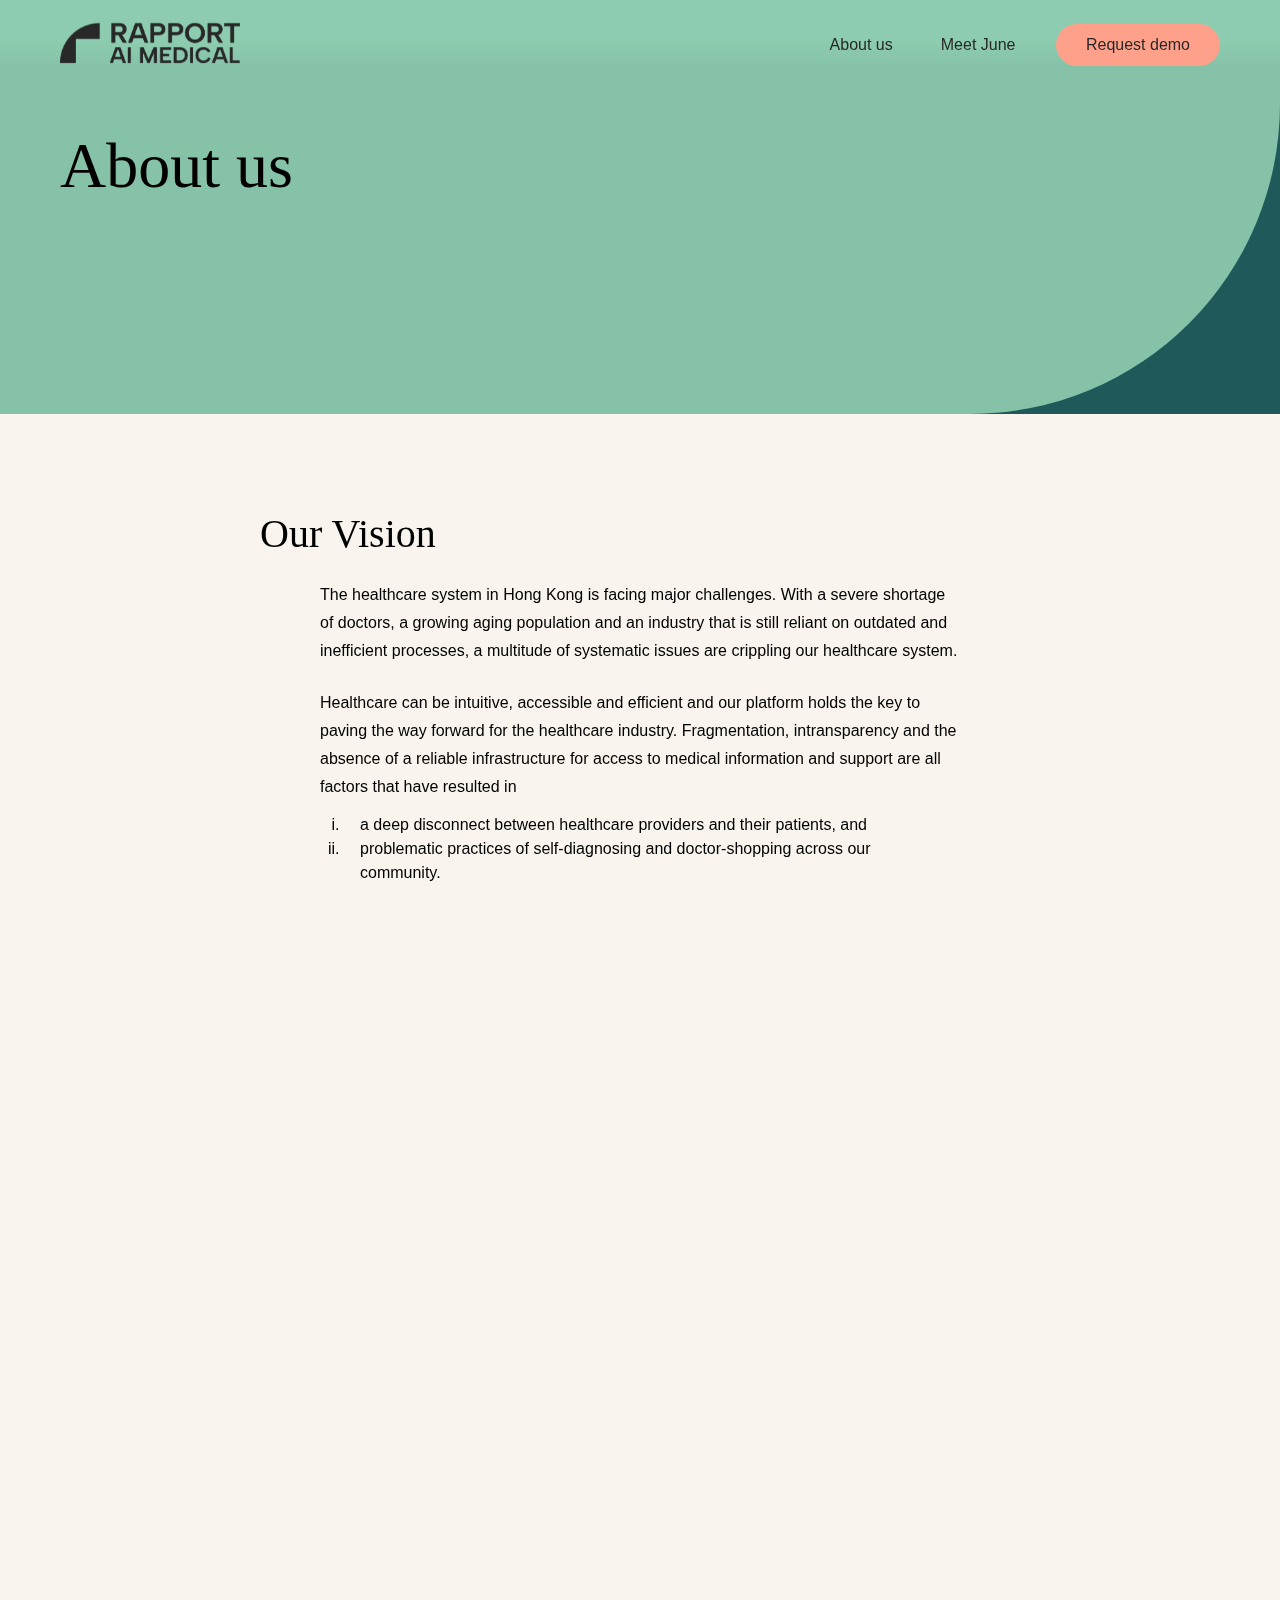
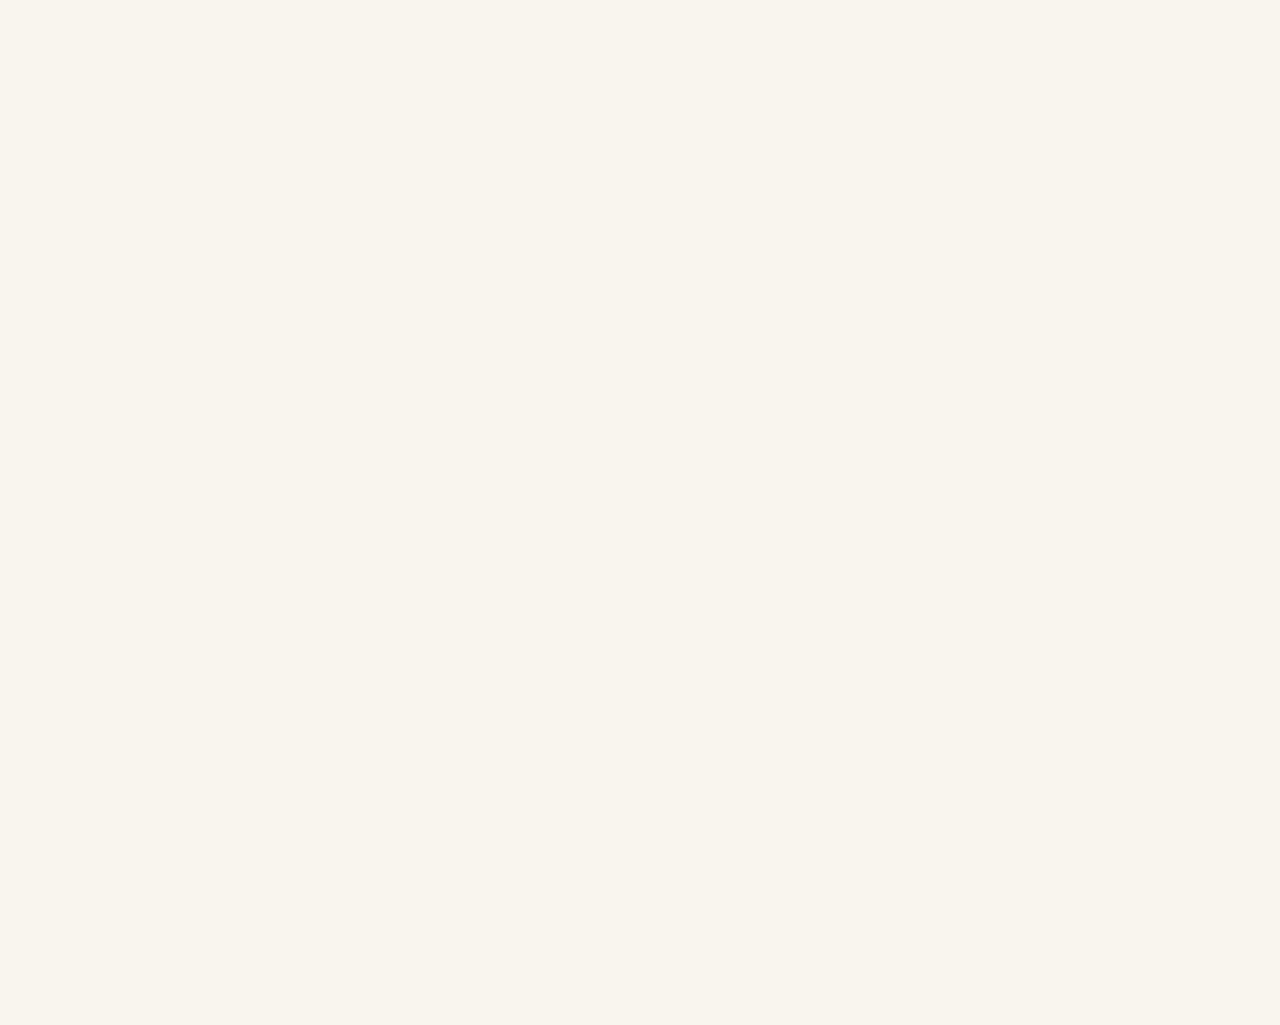
==== commit 1fa9de53: "Update content" ====
--- a/about.html
+++ b/about.html
@@ -23,27 +23,29 @@
 </head>
 
 <body>
-  <header id="nav" class="nav">
+  <header id="nav">
     <div class="blur"></div>
-    <a href="index"><img src="assets/Rapport-logo-RGB_full_black.png" class="logo"></a>
-    <div class="menu">
-      <ul>
-        <li><a href="about">About us</a></li>
-        <li><a href="product">Meet June</a></li>
-      </ul>
-      <button type="button" class="button coral"><a href="contact">Request demo</a></button>
-    </div>
-    <div class="hamburger">
-      <div class="line1"></div>
-      <div class="line2"></div>
-      <div class="line3"></div>
-    </div>
-    <div id="dropdown" class="dropdown">
-      <ul>
-        <li><a href="about">About us</a></li>
-        <li><a href="product">Meet June</a></li>
-        <li><a href="contact">Request demo</a></li>
-      </ul>
+    <div class="nav-content">
+      <a href="/"><img src="assets/Rapport-logo-RGB_full_black.png" class="logo"></a>
+      <div class="menu">
+        <ul>
+          <li><a href="about">About us</a></li>
+          <li><a href="product">Meet June</a></li>
+        </ul>
+        <button type="button" class="button coral"><a href="contact">Request demo</a></button>
+      </div>
+      <div class="hamburger">
+        <div class="line1"></div>
+        <div class="line2"></div>
+        <div class="line3"></div>
+      </div>
+      <div id="dropdown" class="dropdown">
+        <ul>
+          <li><a href="about">About us</a></li>
+          <li><a href="product">Meet June</a></li>
+          <li><a href="contact">Contact</a></li>
+        </ul>
+      </div>
     </div>
   </header>
 
@@ -58,35 +60,30 @@
     <div class="vision">
       <h2>Our Vision</h2>
       <p>The healthcare system in Hong Kong is facing major challenges. With a severe shortage of doctors, a growing aging population and an industry that is still reliant on outdated and inefficient processes, a multitude of systematic issues are crippling our healthcare system.</p>
-      <p class="highlight">We have a vision that by leveraging the power of AI and technology, we can improve the capacity, quality and efficiency for healthcare providers, and provide better access, experiences and outcomes for their patients.</p>
       <p>Healthcare can be intuitive, accessible and efficient and our platform holds the key to paving the way forward for the healthcare industry. Fragmentation, intransparency and the absence of a reliable infrastructure for access to medical information and support are all factors that have resulted in</p>
         <ol>
           <li>a deep disconnect between healthcare providers and their patients, and</li>
           <li>problematic practices of self-diagnosing and doctor-shopping across our community.</li>
         </ol>
         <p>Such problems are not only posing a serious risk to public health but also wasting valuable time, money and already limited healthcare resources. We believe that high quality healthcare should be available for everyone.</p>
+        <p class="highlight">We have a vision that by leveraging the power of AI and technology, we can improve the capacity, quality and efficiency for healthcare providers, and provide better access, experiences and outcomes for their patients.</p>
     </div>
 
     <div class="mission">
       <h2>Our Mission</h2>
-      <p>Founded in 2023 by two friends that witnessed the issues of our healthcare system first hand from a doctor and a patient's perspective and saw the opportunities and potential that advancements in AI and technology could bring,
-      <p class="highlight">Rapport AI Medical has since been on a mission to build better healthcare.</p>
+      <p>Founded in 2023 by two friends that witnessed the issues of our healthcare system first hand from a doctor and a patient's perspective and saw the opportunities and potential that advancements in AI and technology could bring, <span class="highlight">Rapport AI Medical has since been on a mission to build better healthcare.</span></p>
       <p>We devote our endless time and effort with the whole team to develop a health-tech B2B solution that offers customisable AI-powered integration solutions used to digitalise, streamline and enhance healthcare systems. By doing so, our goal is to improve the medical care process at every level for both healthcare providers and patients.</p>
     </div>
 
-    <div class="solution">
-      <h2>Our Solution</h2>
-      <p>At the heart of Rapport's platform solution is our</p>
-      <p class="highlight">AI diagnostic and recommendation system, "AskJune".</p>
-      <p>Designed and developed by a team of AI engineers and doctors, it simulates a real-life conversation between a patient and a doctor, where users can input medical queries and receive real-time and tailored responses relevant to their specific symptoms and conditions. AskJune is trained to converse fluently in local languages and interpret medical context from laymen conversations. It is capable of reacting to a patient's input and asking corresponding follow-up or clarification questions to gather the patient's medical history required for evaluation powered by its proprietary algorithm. AskJune can then generate recommendations, triaging responses as well as detailed evaluation reports tailored for both healthcare providers and their patients.</p>
-      <p>For providers, Rapport can digitalise and streamline workflow and provide triaging and diagnostic support, and by doing so, improve capacity and efficiency and take stress off healthcare professionals such that they can focus on providing better care and build better rapport with their patients. For patients, Rapport can make access to healthcare more convenient and intuitive and eliminate problems of self-diagnosing and doctor shopping, and by doing so, reduce the cost and stress of their healthcare journey and improve patient-doctor relationship, treatment compliance and outcome.</p>
-    </div>
   </section>
 
-  <section id="CTA">
+  <section id="CTA" class="coral">
+    <div class="container">
     <div class="CTA-text">
-      <h4>We are working hard at developing our platform and are hoping to launch as soon as possible.</h4>
-      <button type="button" class="button darkgreen"><a href="contact">Request demo</a></button>
+      <h4>Our goal is to provide you with a customized solution tailored to your needs.</h4>
+      <p>Connect with our medical and tech experts to discuss your preferences.</p>
+      <button type="button" class="button darkgreen"><a href="contact">Chat with us</a></button>
+    </div>
     </div>
     <div class="graphic">
       <div class="quadrant white round_TL"></div>
@@ -95,12 +92,13 @@
   </section>
 
   <footer>
+  <div id="footer">
   <div class="footer-top">
     <div class="footer-left">
       <div class="logo"><img src="assets/Rapport-logo-RGB_symbol_black.png"></div>
 
       <div class="desc">
-        <h6>Founded in 2023, Rapport AI Medical is a healthcare technology solutions platform with a mission to address the inefficiencies of our healthcare industry and improve patient experience by leveraging AI and technology.</h6>
+        <h6>Rapport AI Medical is a healthcare technology solutions platform with a mission to address the inefficiencies of our healthcare industry and improve patient experience by leveraging AI and technology.</h6>
         <button class="button"><a href="contact">Request demo</a></button>
       </div>
     </div>
@@ -167,6 +165,7 @@
     </div>
 
   </div>
+  </div>
   </footer>
 
 
--- a/styles/style.css
+++ b/styles/style.css
@@ -37,9 +37,8 @@
 	font-weight: 400;
 	font-style: normal;
 	scroll-behavior: smooth;
-}
-
-html, body {overflow: hidden;}
+	overflow: hidden;
+}
 body {overflow-y: auto;}
 
 ::-webkit-scrollbar {
@@ -104,6 +103,10 @@
 	margin-left: 16px;
 	line-height: 135%;
 	padding: 4px 0 4px 12px;
+}
+
+img {
+	image-orientation: none;
 }
 
 .coral {background: var(--coral);}
@@ -112,6 +115,7 @@
 .blue {background: var(--blue);}
 .cyan {background: var(--cyan);}
 .green {background: var(--green);}
+.darkblue {background: var(--darkblue);}
 .darkgreen {background: var(--darkgreen); color: var(--offwhite);}
 .darkgreen a {color: var(--offwhite);}
 
@@ -151,18 +155,21 @@
 
 /* ––– NAV BAR ––– */
 
-.nav {
-	width: calc(100vw - 120px);
+#nav {
+	width: 100%;
 	height: 70px;
-	padding: 10px 60px;
-	display: flex;
-	justify-content: space-between;
-	align-items: center;
 	background: var(--off-white);
 	position: fixed;
 	top: 0;
 	z-index: 2;
 	transition: top 0.3s;
+}
+
+.nav-content {
+	display: flex;
+	justify-content: space-between;
+	align-items: center;
+	padding: 10px 60px;
 }
 
 .logo {
@@ -188,16 +195,18 @@
 	gap: 36px;
 }
 
-.nav ul {
+.nav-content ul {
 	list-style-type: none;
 	margin: 0;
 	padding: 0;
+	padding-right: 12px;
 	overflow: hidden;
 	display: inline-flex;
 }
 
-.nav li {
+.nav-content li {
 	display: block;
+	margin: 0;
 	padding: 24px;
 }
 
@@ -264,7 +273,7 @@
 
 @media only screen and (max-width: 750px) {
 
-	.nav {
+	.nav-content {
 		height: 50px;
 		width: calc(100vw - 60px);
 		padding: 20px 30px;
@@ -296,7 +305,7 @@
 
 .headline {
 	height: calc(50vh - 60px);
-	padding: 30px 60px;
+	padding: 60px;
 	display: flex;
 	align-items: end;
 	justify-content: space-between;
@@ -324,8 +333,12 @@
 	position: -webkit-sticky;
 	position: sticky;
 	align-self: flex-start;
-	top: calc(100vh - 210px);
+	top: calc(100vh - 200px);
 	line-height: 1.5;
+}
+
+.hero-text p {
+	font-size: 1.125rem;
 }
 
 .hero-text button {
@@ -337,7 +350,8 @@
 }
 
 .hero-img img {
-	width: 100%;
+	min-width: 100%;
+	max-height: 75vh;
 	aspect-ratio: 3/4;
 	object-fit: cover;
 	border-bottom-right-radius: 400px;
@@ -403,7 +417,6 @@
 
 .june-features {
 	display: flex;
-	flex-flow: row nowrap;
 	width: calc(100vw - 120px);
 	gap: 24px;
 	padding: 24px 0;
@@ -416,12 +429,16 @@
 #feature-img img {
 	width: 100%;
 	height: 100%;
+	aspect-ratio: 1/1;
 	object-fit: cover;
 	display: none;
 }
 
 #feature-points {
 	width: 50%;
+	display: flex;
+	flex-flow: column nowrap;
+	justify-content: space-between;
 }
 
 #feature-points h3 {
@@ -431,6 +448,8 @@
 	line-height: 135%;
 	transition: font-weight 0.1s ease;
 	cursor: pointer;
+	display: flex;
+	justify-content: space-between;
 }
 
 #feature-points ul {
@@ -439,11 +458,23 @@
 	transition: display 0s 0.3s, opacity 0.3s ease;
 }
 
-#feature-points div:not(:last-child) {
-	border-bottom: 1px solid black;
+ul.second-lvl {
+	padding-top: 0;
+	display: block;
+	list-style-type: circle;
+}
+
+#feature-points div {
+	padding: 5% 0;
+}
+
+#feature-points div:first-child {
+	padding-top: 0;
+}
+
+#feature-points .line {
+	border-top: 1px solid black;
 	width: 100%;
-	padding-bottom: 24px;
-	margin-bottom: 24px;
 }
 
 
@@ -612,7 +643,6 @@
 	align-items: center;
 	justify-content: space-between;
 	padding: 0;
-	background: var(--coral);
 }
 
 .CTA-text {
@@ -863,6 +893,7 @@
 }
 
 #contact .page_title {
+	max-width: 48%;
 	min-width: calc(46.25% - 60px);
 	position: relative;
 }
@@ -888,7 +919,9 @@
 }
 
 #contact .form {
+	position: relative;
 	padding: 140px 60px 0 30px;
+	flex: 1;
 }
 
 .form-text p {
@@ -952,7 +985,7 @@
 		display: block;
 	}
 	#contact .page_title {
-		min-width: calc(100% - 60px);
+		min-width: 100%;
 	}
 	#contact .desktop {
 		display: none;
@@ -981,18 +1014,21 @@
 }
 
 #about-content {
-	padding: 60px;
-	margin-bottom: 90px;
+	width: 50%;
+	padding: 60px 0;
+	margin: 0 auto 90px auto;
 }
 
 #about-content h2 {
-	font-size: 2rem;
+	position: relative;
+	left: -60px;
+	font-size: 2.5rem;
 	padding: 36px 0 12px 0;
 }
 
 #about-content p {
-	line-height: 1.5;
-	padding: 8px 0;
+	line-height: 1.75;
+	padding: 12px 0;
 }
 
 #about-content .highlight {
@@ -1020,9 +1056,12 @@
 
 	#about-content {
 		padding: 30px;
+		width: calc(100% - 60px);
 	}
 	#about-content h2 {
-		padding: 72px 0 12px 0;
+		font-size: 2.75rem;
+		padding: 72px 0 24px 0;
+		left: 0;
 	}
 	#about-content p {
 		line-height: 1.75;
@@ -1030,6 +1069,7 @@
 	#about-content .highlight {
 		font-size: 1.75rem;
 		padding: 24px 0;
+		line-height: 1.5;
 	}
 }
 
@@ -1043,6 +1083,12 @@
 
 #product .page_title img {
 	padding-top: 150px;
+}
+
+@media only screen and (max-width: 1152px) {
+	#product .page_title img {
+		padding: 3% 50px 3% 0;
+	}
 }
 
 .product_hero img {
@@ -1058,7 +1104,7 @@
 	display: flex;
 	flex-flow: column wrap;
 	width: calc(100% - 120px);
-	gap: 48px;
+	gap: 6rem;
 }
 
 #product-content h2 {
@@ -1071,11 +1117,23 @@
 	display: flex;
 	flex-flow: row nowrap;
 	gap: 24px;
+	width: 100%;
+	max-height: 400px;
+	justify-content: space-between;
 }
 
 #product-content img {
 	width: calc(50% - 12px);
 	object-fit: cover;
+}
+
+.product-text {
+	width: 50%;
+	margin: auto 0;
+}
+
+.product-text.right {
+	padding-left: 24px;
 }
 
 #product-content .right {
@@ -1104,12 +1162,17 @@
 	}
 	.chat, .system, .eval, .matching {
 		display: block;
+		max-height: initial;
 	}
 	#product-content img {
 		width: 100%;
 	}
 	#product-content .right {
 		order: 1;
+		padding-left: 0;
+	}
+	.product-text {
+		width: 100%;
 	}
 	#product-content ul li {
 		line-height: 1.5;
@@ -1118,3 +1181,52 @@
 
 }
 
+
+
+@media only screen and (min-width: 1440px) {
+	.nav-content, .container, .hero-bottom, #overview, #value, #use-cases, #footer,
+	#about .page_title, #product, #product-content {
+		max-width: 1440px;
+		margin: 0 auto;
+	}
+
+	.headline {
+		padding: 60px 0;
+	}
+
+	.june-features {
+		width: 100%;
+	}
+
+	#CTA {position: relative;}
+	#CTA .container {
+		position: absolute;
+		inset: 0px;
+		display: flex;
+		align-items: center;
+	}
+
+	.page_title, .product_hero img, #product-content, .CTA-text {
+		padding-left: 0;
+		padding-right: 0;
+		width: 100%;
+	}
+
+	.half-screen {
+		max-width: 720px;
+		min-width: 630px;
+	}
+
+	#contact .half-screen {
+		position: absolute;
+		right: 0;
+		padding-right: 60px;
+	}
+	#contact .form .half-screen {
+		position: absolute;
+		left: 0;
+		padding-left: 60px;
+	}
+
+}
+
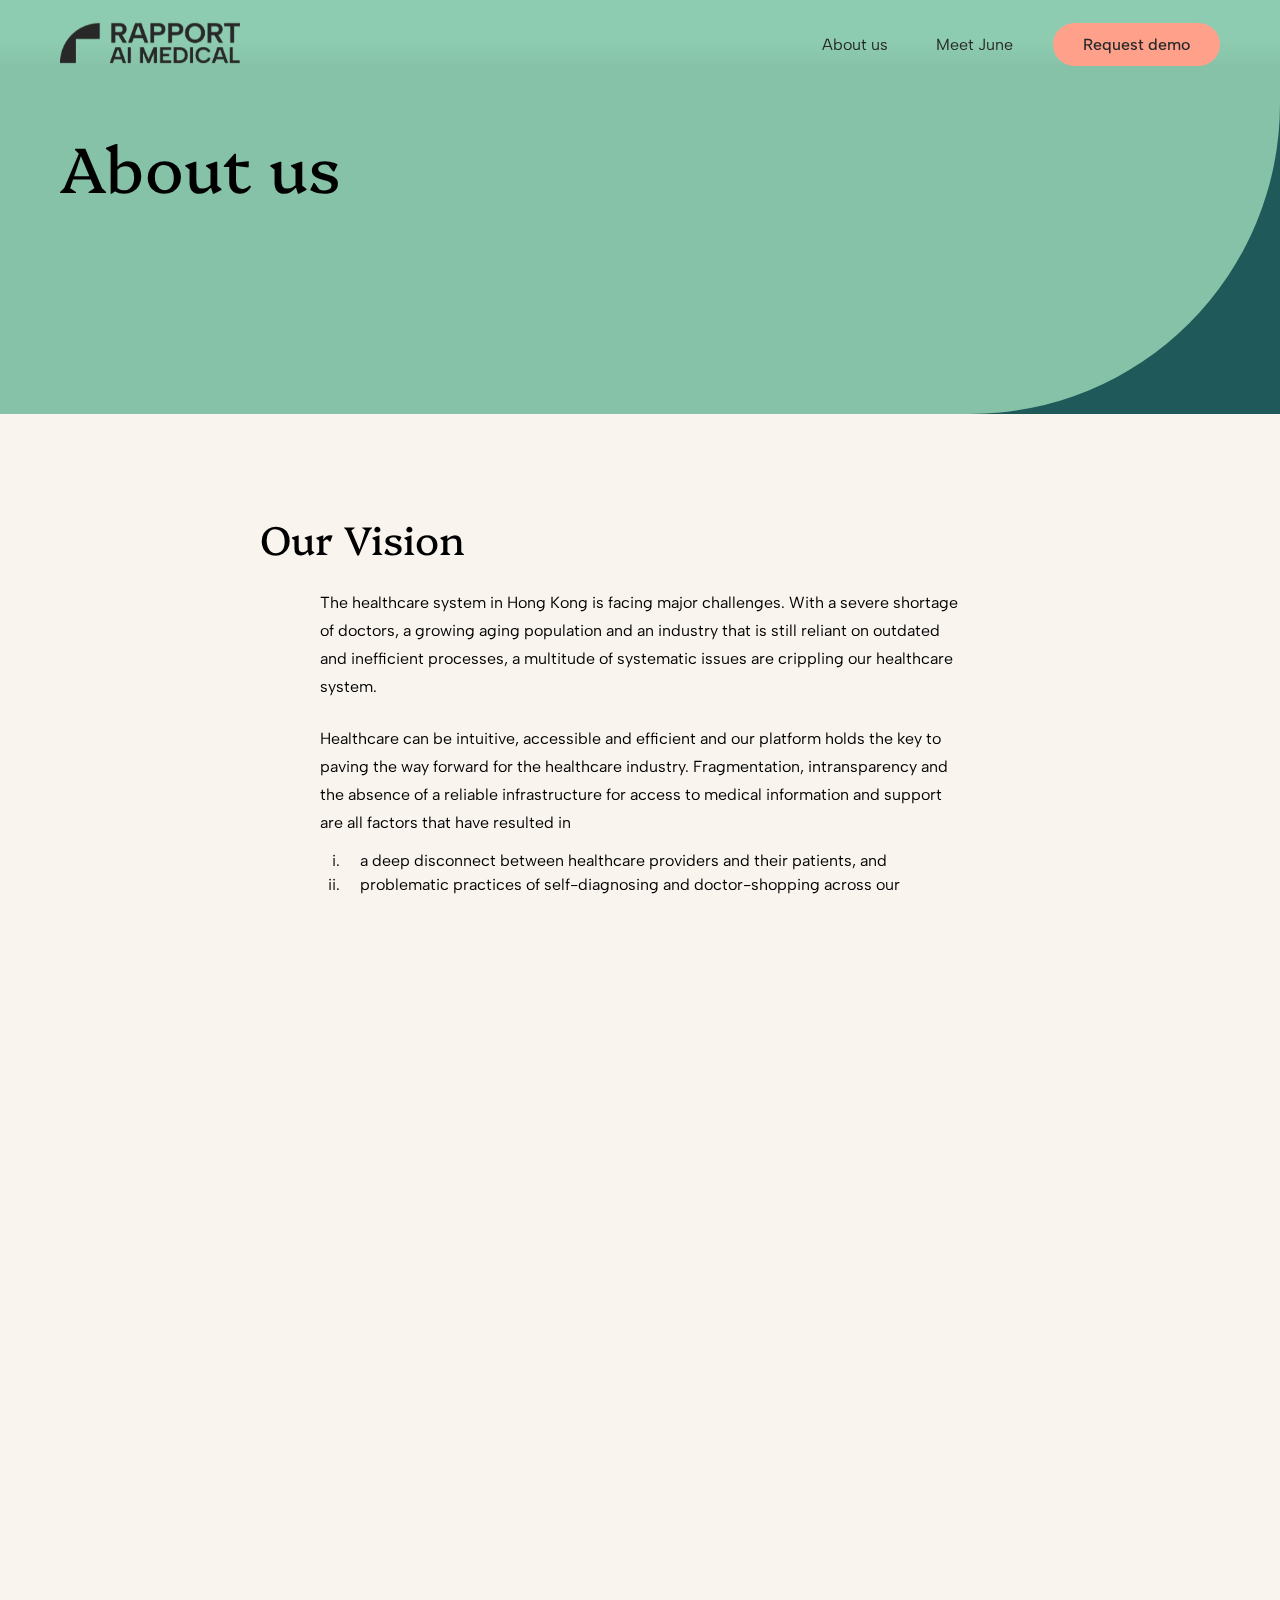
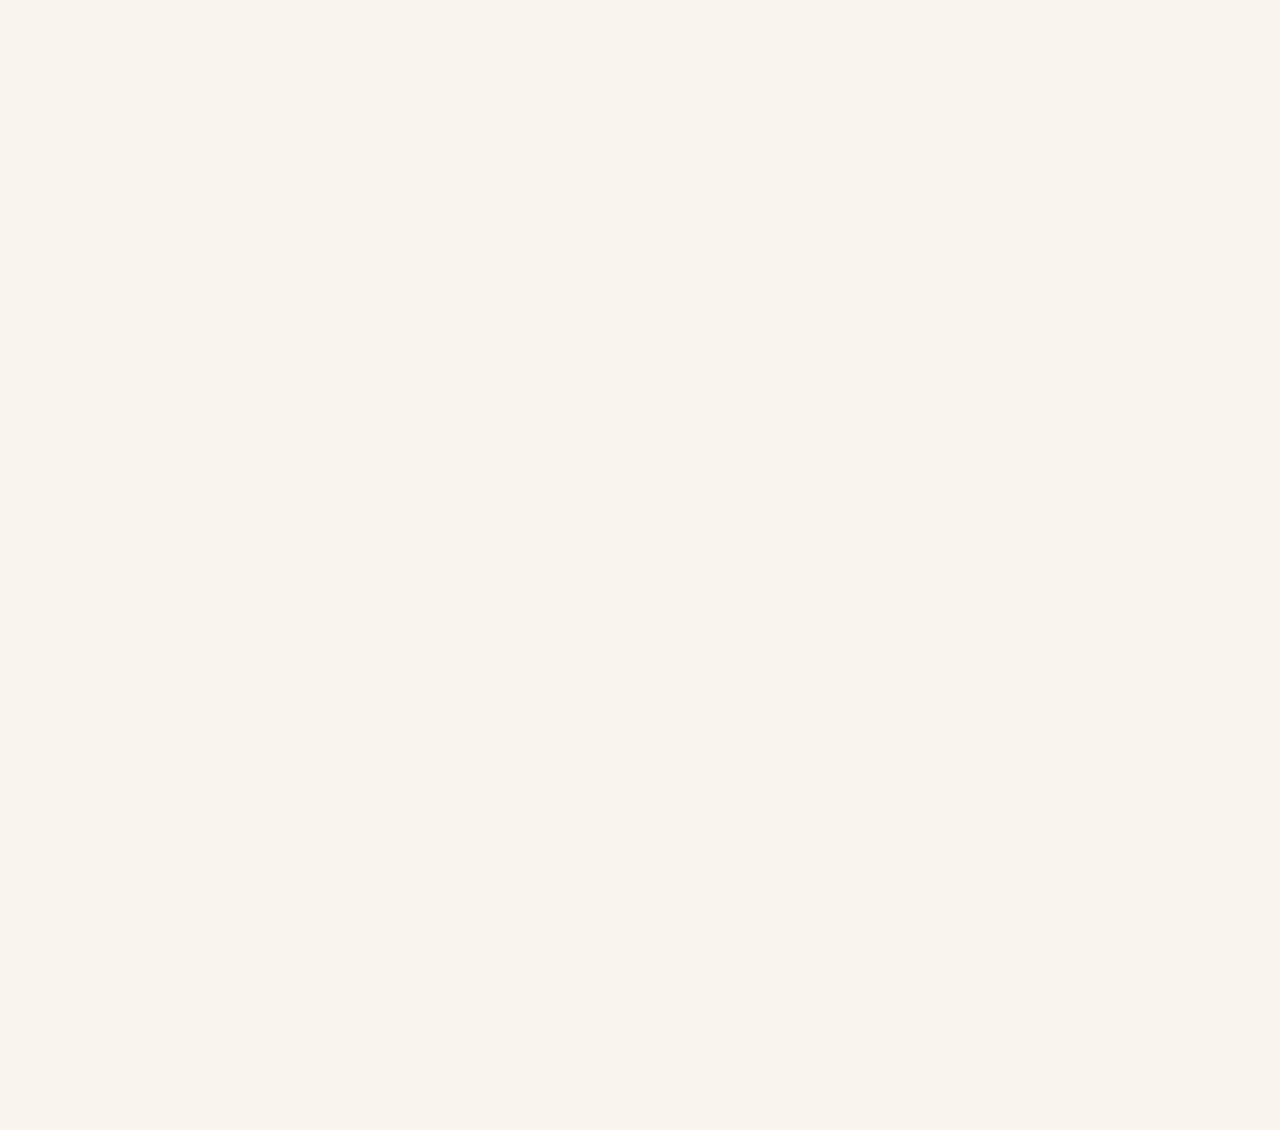
==== commit 929ace21: "Fix wrong image and font issue" ====
--- a/about.html
+++ b/about.html
@@ -5,6 +5,9 @@
   <link rel="stylesheet" href="styles/reset.css">
   <link rel="stylesheet" type="text/css" href="styles/style.css">
   <link rel="stylesheet" href="https://cdnjs.cloudflare.com/ajax/libs/font-awesome/4.7.0/css/font-awesome.min.css">
+  <link rel="preconnect" href="https://fonts.googleapis.com">
+  <link rel="preconnect" href="https://fonts.gstatic.com" crossorigin>
+  <link href="https://fonts.googleapis.com/css2?family=Albert+Sans:ital,wght@0,100..900;1,100..900&family=Platypi:ital,wght@0,300..800;1,300..800&display=swap" rel="stylesheet">
   <link rel="shortcut icon" href="assets/favicon/favicon.ico" type="image/x-icon">
   <link rel="icon" href="assets/favicon/favicon.ico" type="image/x-icon">
   <link rel="apple-touch-icon" sizes="180x180" href="assets/favicon/apple-touch-icon.png">
--- a/styles/style.css
+++ b/styles/style.css
@@ -20,13 +20,11 @@
 }
 
 @font-face {
- 	font-family: Platypi;
- 	src: url('https://fonts.googleapis.com/css2?family=Platypi:ital,wght@0,300..800;1,300..800&display=swap');
+ 	font-family: 'Platypi';
 }
 
 @font-face {
-	font-family: Albert Sans;
-	src: url('https://fonts.googleapis.com/css2?family=Albert+Sans:ital,wght@0,100..900;1,100..900&family=Platypi:ital,wght@0,300..800;1,300..800&display=swap');
+	font-family: 'Albert Sans';
 }
 
 html, body {
@@ -459,9 +457,9 @@
 }
 
 ul.second-lvl {
-	padding-top: 0;
-	display: block;
-	list-style-type: circle;
+	padding-top: 0 !important;
+	display: block !important;
+	list-style-type: circle !important;
 }
 
 #feature-points div {
@@ -1118,12 +1116,13 @@
 	flex-flow: row nowrap;
 	gap: 24px;
 	width: 100%;
-	max-height: 400px;
+	max-height: 80vw;
 	justify-content: space-between;
 }
 
 #product-content img {
 	width: calc(50% - 12px);
+	max-height: 60vh;
 	object-fit: cover;
 }
 
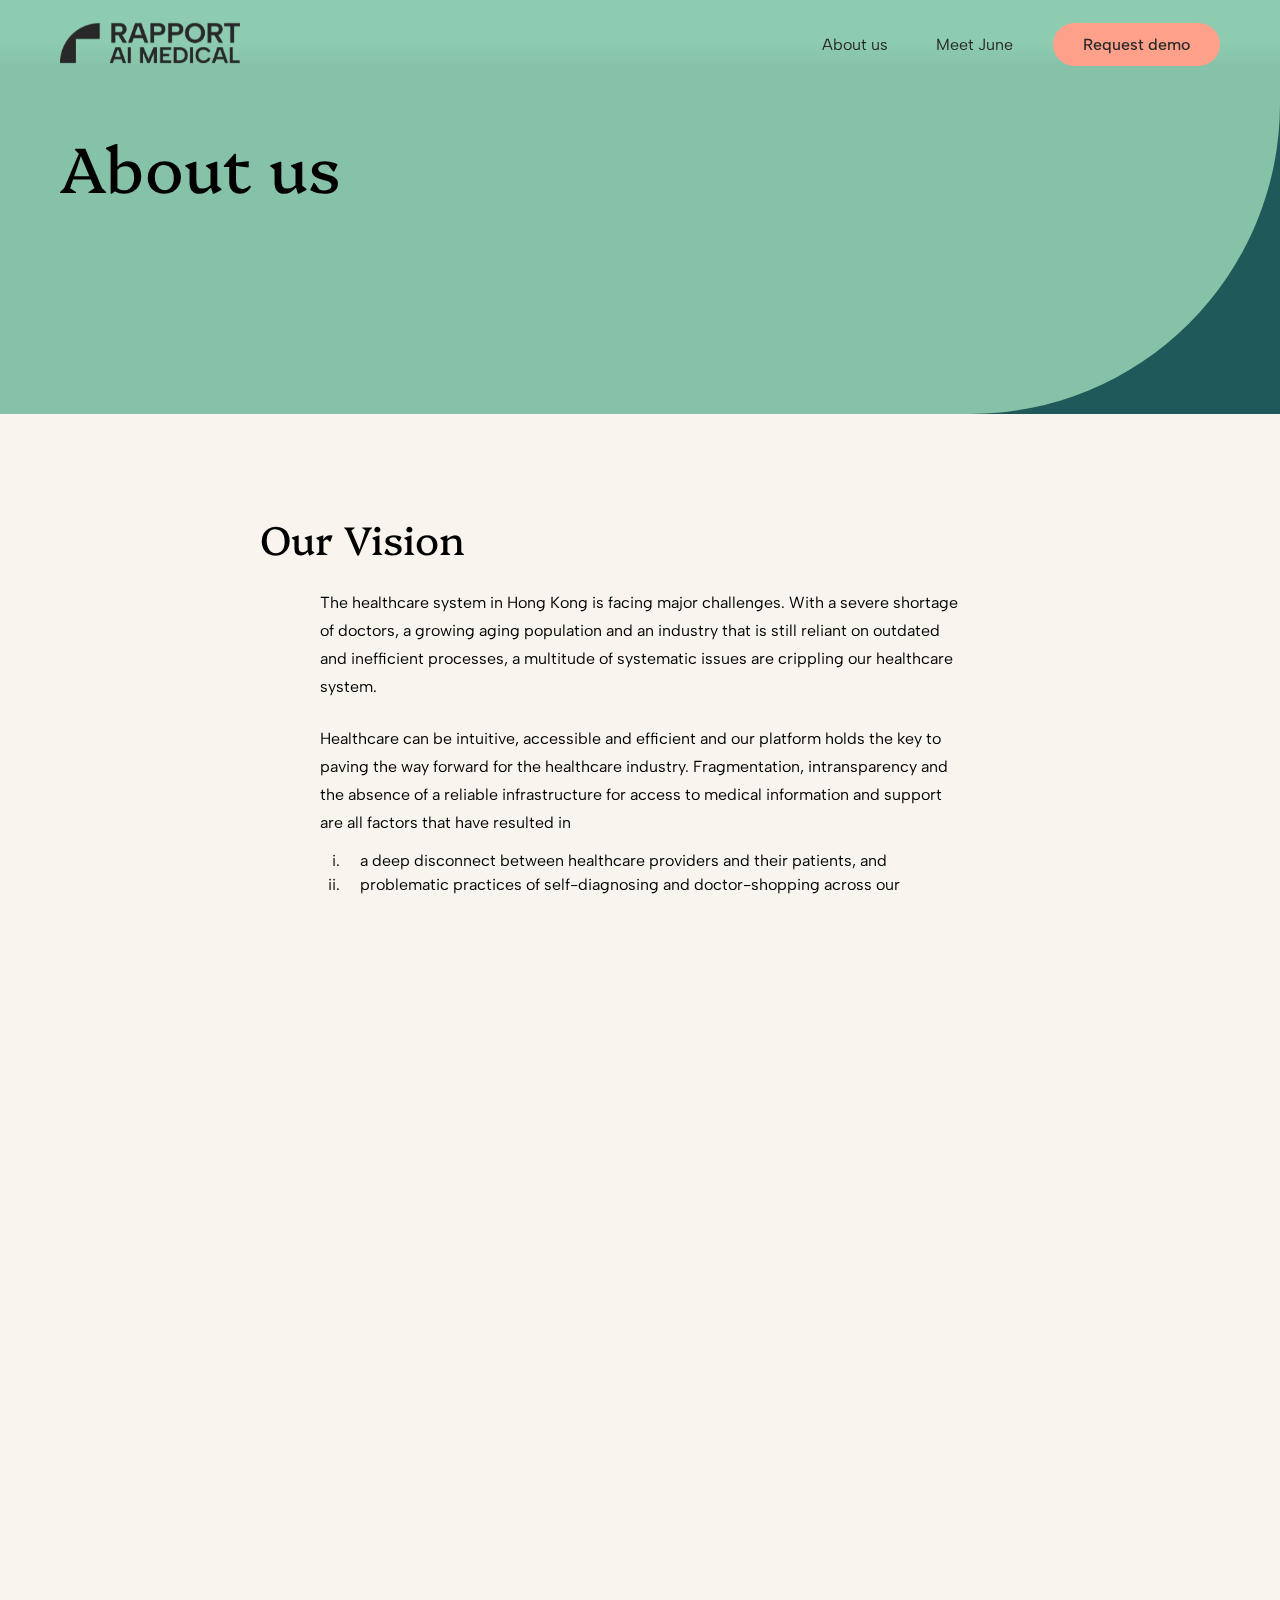
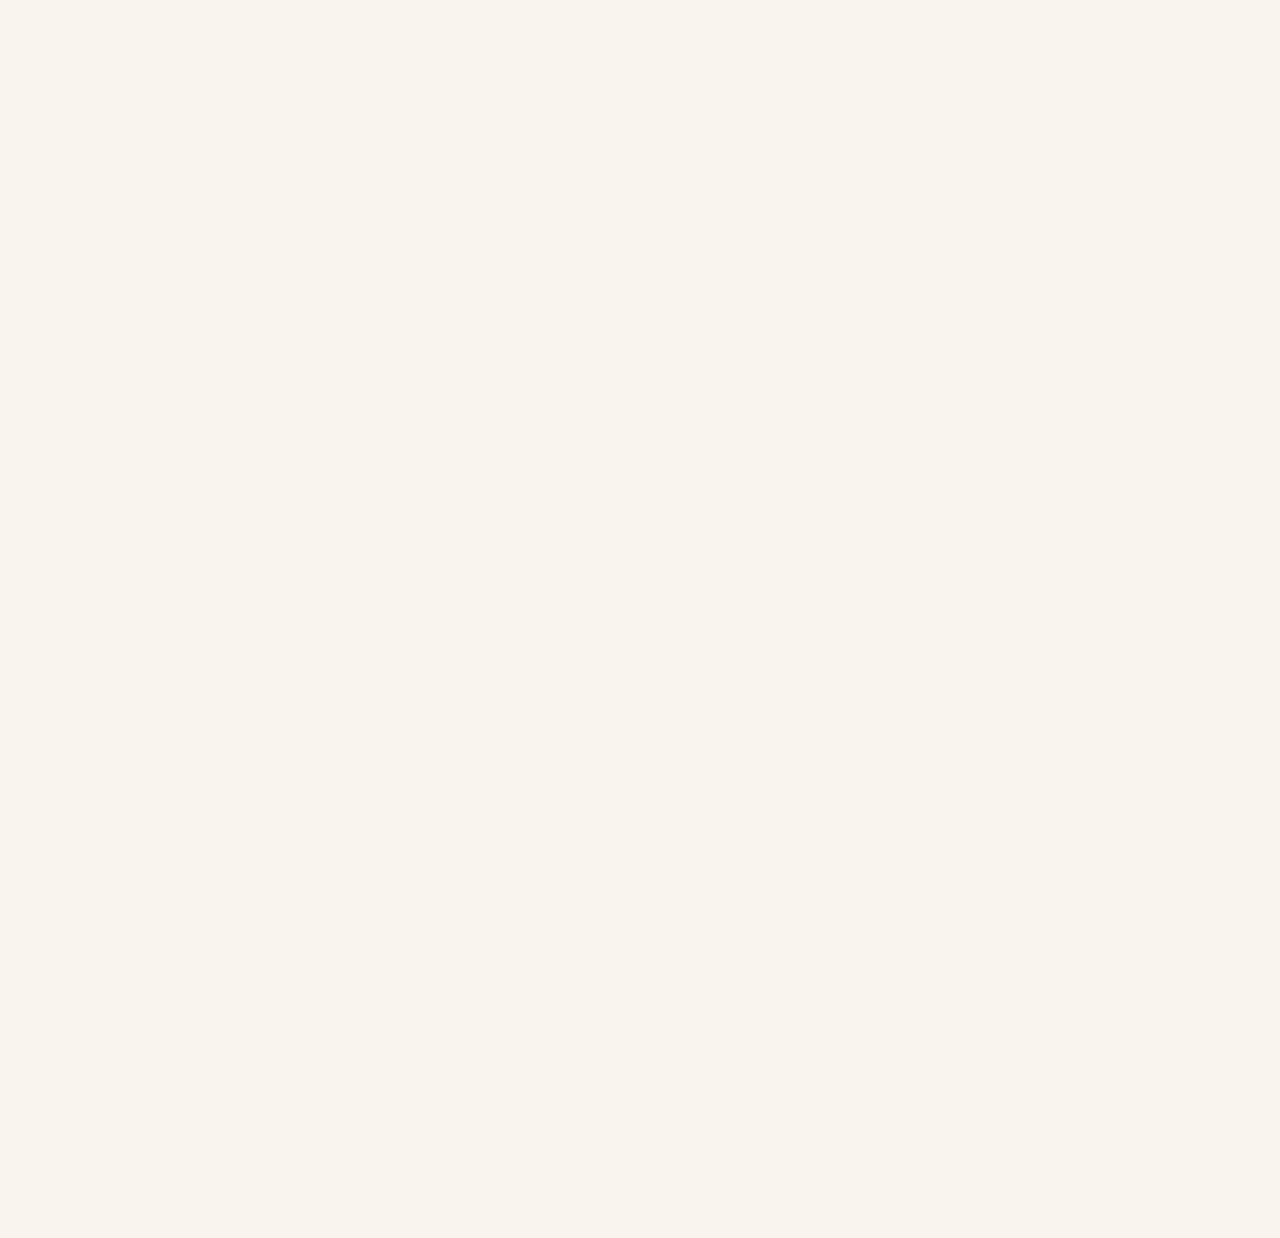
==== commit 6a3d90fd: "Update copy" ====
--- a/about.html
+++ b/about.html
@@ -68,13 +68,14 @@
           <li>a deep disconnect between healthcare providers and their patients, and</li>
           <li>problematic practices of self-diagnosing and doctor-shopping across our community.</li>
         </ol>
-        <p>Such problems are not only posing a serious risk to public health but also wasting valuable time, money and already limited healthcare resources. We believe that high quality healthcare should be available for everyone.</p>
+        <p>Such problems are not only posing a serious risk to public health but also wasting valuable time, money and already limited healthcare resources.</p>
         <p class="highlight">We have a vision that by leveraging the power of AI and technology, we can improve the capacity, quality and efficiency for healthcare providers, and provide better access, experiences and outcomes for their patients.</p>
     </div>
 
     <div class="mission">
       <h2>Our Mission</h2>
       <p>Founded in 2023 by two friends that witnessed the issues of our healthcare system first hand from a doctor and a patient's perspective and saw the opportunities and potential that advancements in AI and technology could bring, <span class="highlight">Rapport AI Medical has since been on a mission to build better healthcare.</span></p>
+      <p>By working with health care and insurance providers to build customisable AI-powered integration solutions used to digitalise, streamline and enhance healthcare systems, our goal is to improve the medical care process at every level for both providers and patients.</p>
       <p>We devote our endless time and effort with the whole team to develop a health-tech B2B solution that offers customisable AI-powered integration solutions used to digitalise, streamline and enhance healthcare systems. By doing so, our goal is to improve the medical care process at every level for both healthcare providers and patients.</p>
     </div>
 
@@ -83,7 +84,7 @@
   <section id="CTA" class="coral">
     <div class="container">
     <div class="CTA-text">
-      <h4>Our goal is to provide you with a customized solution tailored to your needs.</h4>
+      <h4>Our goal is to provide you with a customised solution tailored to your needs.</h4>
       <p>Connect with our medical and tech experts to discuss your preferences.</p>
       <button type="button" class="button darkgreen"><a href="contact">Chat with us</a></button>
     </div>
@@ -102,7 +103,7 @@
 
       <div class="desc">
         <h6>Rapport AI Medical is a healthcare technology solutions platform with a mission to address the inefficiencies of our healthcare industry and improve patient experience by leveraging AI and technology.</h6>
-        <button class="button"><a href="contact">Request demo</a></button>
+        <button class="button"><a href="contact">Chat with us</a></button>
       </div>
     </div>
 
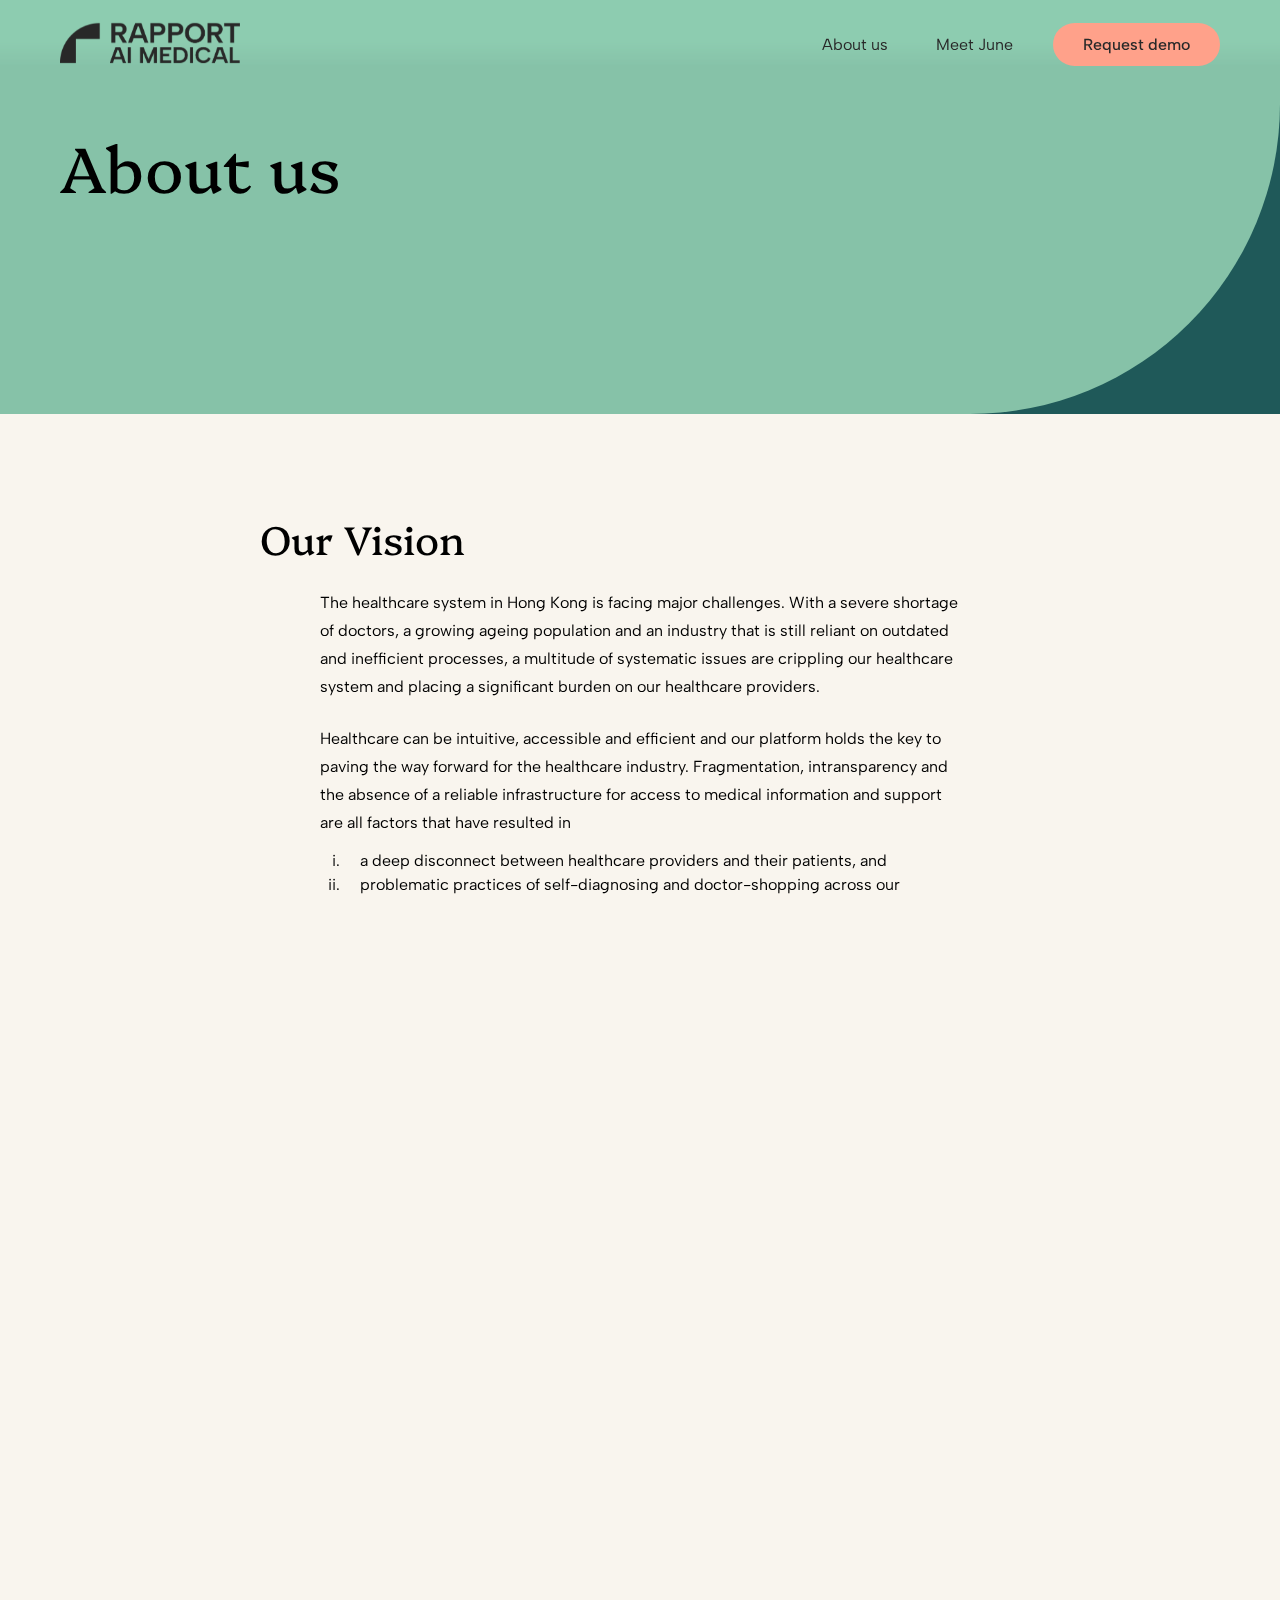
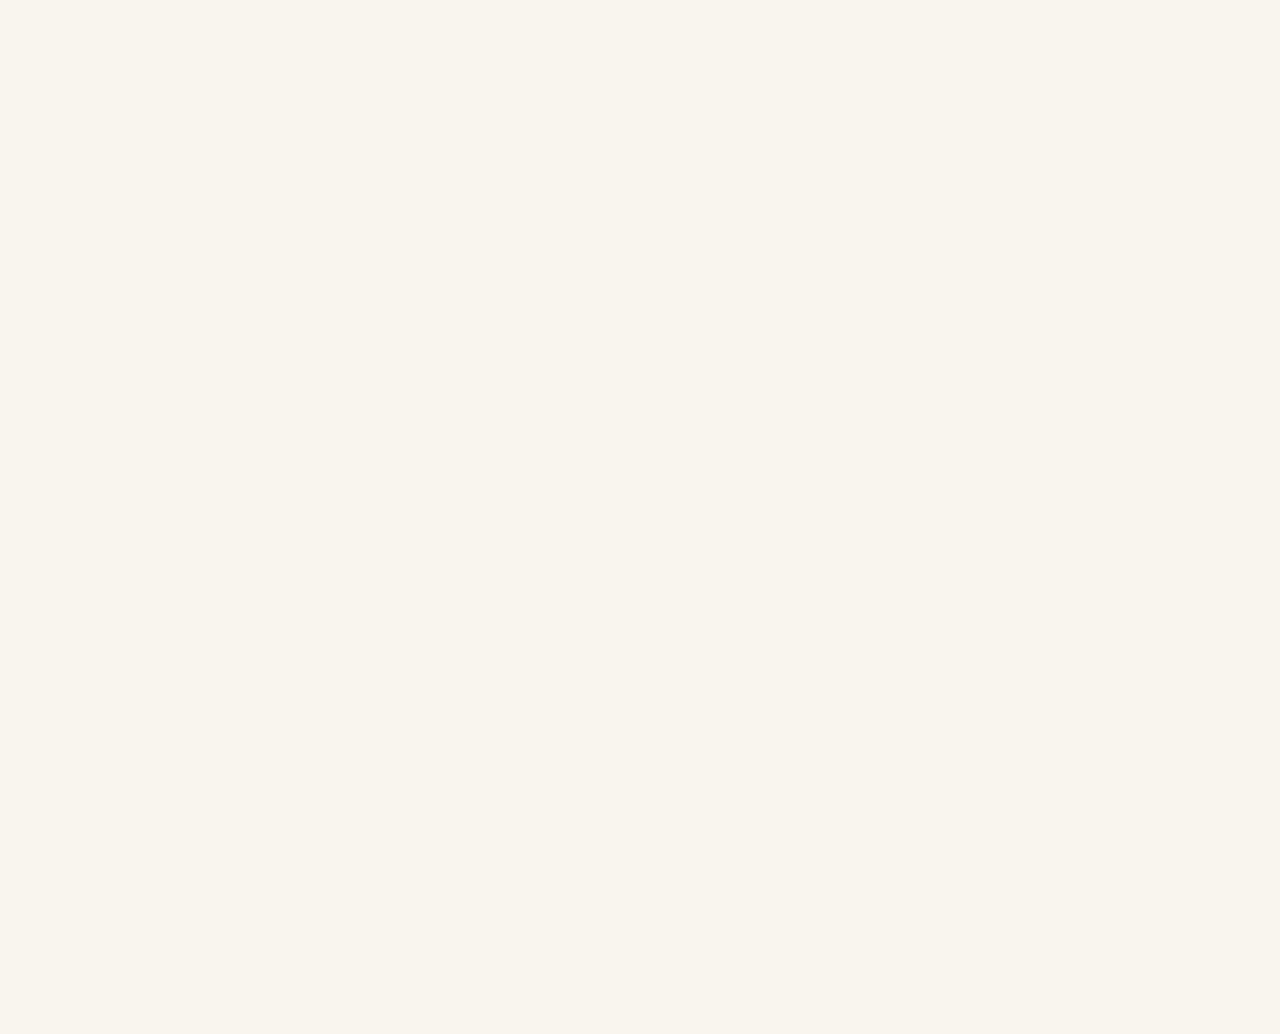
==== commit dfee9552: "Update copy + create js templates" ====
--- a/about.html
+++ b/about.html
@@ -62,7 +62,7 @@
   <section id="about-content">
     <div class="vision">
       <h2>Our Vision</h2>
-      <p>The healthcare system in Hong Kong is facing major challenges. With a severe shortage of doctors, a growing aging population and an industry that is still reliant on outdated and inefficient processes, a multitude of systematic issues are crippling our healthcare system.</p>
+      <p>The healthcare system in Hong Kong is facing major challenges. With a severe shortage of doctors, a growing ageing population and an industry that is still reliant on outdated and inefficient processes, a multitude of systematic issues are crippling our healthcare system and placing a significant burden on our healthcare providers.</p>
       <p>Healthcare can be intuitive, accessible and efficient and our platform holds the key to paving the way forward for the healthcare industry. Fragmentation, intransparency and the absence of a reliable infrastructure for access to medical information and support are all factors that have resulted in</p>
         <ol>
           <li>a deep disconnect between healthcare providers and their patients, and</li>
@@ -74,182 +74,18 @@
 
     <div class="mission">
       <h2>Our Mission</h2>
-      <p>Founded in 2023 by two friends that witnessed the issues of our healthcare system first hand from a doctor and a patient's perspective and saw the opportunities and potential that advancements in AI and technology could bring, <span class="highlight">Rapport AI Medical has since been on a mission to build better healthcare.</span></p>
+      <p>Founded in 2023 by two friends that witnessed the issues of our healthcare system first hand from a doctor and a patient's perspective and saw the opportunities and potential that advancements in AI and technology could bring, <span class="highlight">Rapport AI Medical has since been on a mission to build better healthcare for all.</span></p>
       <p>By working with health care and insurance providers to build customisable AI-powered integration solutions used to digitalise, streamline and enhance healthcare systems, our goal is to improve the medical care process at every level for both providers and patients.</p>
-      <p>We devote our endless time and effort with the whole team to develop a health-tech B2B solution that offers customisable AI-powered integration solutions used to digitalise, streamline and enhance healthcare systems. By doing so, our goal is to improve the medical care process at every level for both healthcare providers and patients.</p>
     </div>
 
   </section>
 
-  <section id="CTA" class="coral">
-    <div class="container">
-    <div class="CTA-text">
-      <h4>Our goal is to provide you with a customised solution tailored to your needs.</h4>
-      <p>Connect with our medical and tech experts to discuss your preferences.</p>
-      <button type="button" class="button darkgreen"><a href="contact">Chat with us</a></button>
-    </div>
-    </div>
-    <div class="graphic">
-      <div class="quadrant white round_TL"></div>
-      <div class="square coral"></div>
-    </div>
-  </section>
+  <section id="CTA" class="coral"></section>
 
-  <footer>
-  <div id="footer">
-  <div class="footer-top">
-    <div class="footer-left">
-      <div class="logo"><img src="assets/Rapport-logo-RGB_symbol_black.png"></div>
-
-      <div class="desc">
-        <h6>Rapport AI Medical is a healthcare technology solutions platform with a mission to address the inefficiencies of our healthcare industry and improve patient experience by leveraging AI and technology.</h6>
-        <button class="button"><a href="contact">Chat with us</a></button>
-      </div>
-    </div>
-
-    <div class="footer-right">
-      <div class="sub">
-        <h6>Stay in touch</h6>
-        <form id="subscribe" method="POST" action="subscribe.php"> 
-            <input type="email" name="subscribe" 
-                id="subscribe" 
-                placeholder="yourname@email.com" 
-                required> 
-            <button type="submit" class="button outlined">Submit</button> 
-        </form> 
-      </div>
-
-      <div class="page-links">
-        <p><a href="about">About us</a></p>
-        <p><a href="product">Meet June</a></p>
-        <p><a href="contact">Contact us</a></p>
-      </div>
-    </div>
-  </div>
-
-  <div class="footer-bottom">
-    <div class="socials">
-      <div class="icons">
-        <!-- <a href="#">
-          <svg class="icon icon-instagram">
-            <symbol id="icon-instagram" viewBox="0 0 32 32">
-              <path d="M16 2.881c4.275 0 4.781 0.019 6.462 0.094 1.563 0.069 2.406 0.331 2.969 0.55 0.744 0.288 1.281 0.638 1.837 1.194 0.563 0.563 0.906 1.094 1.2 1.838 0.219 0.563 0.481 1.412 0.55 2.969 0.075 1.688 0.094 2.194 0.094 6.463s-0.019 4.781-0.094 6.463c-0.069 1.563-0.331 2.406-0.55 2.969-0.288 0.744-0.637 1.281-1.194 1.837-0.563 0.563-1.094 0.906-1.837 1.2-0.563 0.219-1.413 0.481-2.969 0.55-1.688 0.075-2.194 0.094-6.463 0.094s-4.781-0.019-6.463-0.094c-1.563-0.069-2.406-0.331-2.969-0.55-0.744-0.288-1.281-0.637-1.838-1.194-0.563-0.563-0.906-1.094-1.2-1.837-0.219-0.563-0.481-1.413-0.55-2.969-0.075-1.688-0.094-2.194-0.094-6.463s0.019-4.781 0.094-6.463c0.069-1.563 0.331-2.406 0.55-2.969 0.288-0.744 0.638-1.281 1.194-1.838 0.563-0.563 1.094-0.906 1.838-1.2 0.563-0.219 1.412-0.481 2.969-0.55 1.681-0.075 2.188-0.094 6.463-0.094zM16 0c-4.344 0-4.887 0.019-6.594 0.094-1.7 0.075-2.869 0.35-3.881 0.744-1.056 0.412-1.95 0.956-2.837 1.85-0.894 0.888-1.438 1.781-1.85 2.831-0.394 1.019-0.669 2.181-0.744 3.881-0.075 1.713-0.094 2.256-0.094 6.6s0.019 4.887 0.094 6.594c0.075 1.7 0.35 2.869 0.744 3.881 0.413 1.056 0.956 1.95 1.85 2.837 0.887 0.887 1.781 1.438 2.831 1.844 1.019 0.394 2.181 0.669 3.881 0.744 1.706 0.075 2.25 0.094 6.594 0.094s4.888-0.019 6.594-0.094c1.7-0.075 2.869-0.35 3.881-0.744 1.050-0.406 1.944-0.956 2.831-1.844s1.438-1.781 1.844-2.831c0.394-1.019 0.669-2.181 0.744-3.881 0.075-1.706 0.094-2.25 0.094-6.594s-0.019-4.887-0.094-6.594c-0.075-1.7-0.35-2.869-0.744-3.881-0.394-1.063-0.938-1.956-1.831-2.844-0.887-0.887-1.781-1.438-2.831-1.844-1.019-0.394-2.181-0.669-3.881-0.744-1.712-0.081-2.256-0.1-6.6-0.1v0z"></path>
-              <path d="M16 7.781c-4.537 0-8.219 3.681-8.219 8.219s3.681 8.219 8.219 8.219 8.219-3.681 8.219-8.219c0-4.537-3.681-8.219-8.219-8.219zM16 21.331c-2.944 0-5.331-2.387-5.331-5.331s2.387-5.331 5.331-5.331c2.944 0 5.331 2.387 5.331 5.331s-2.387 5.331-5.331 5.331z"></path>
-              <path d="M26.462 7.456c0 1.060-0.859 1.919-1.919 1.919s-1.919-0.859-1.919-1.919c0-1.060 0.859-1.919 1.919-1.919s1.919 0.859 1.919 1.919z"></path>
-            </symbol>
-            <use xlink:href="#icon-instagram"></use>
-          </svg>
-        </a> -->
-        <a href="https://www.twitter.com/RapportAiMed" target="_blank">
-          <svg class="icon icon-x">
-            <symbol id="icon-x" viewBox="0 0 32 32">
-              <path d="M24.325 3h4.411l-9.636 11.013 11.336 14.987h-8.876l-6.952-9.089-7.955 9.089h-4.413l10.307-11.78-10.875-14.22h9.101l6.284 8.308zM22.777 26.36h2.444l-15.776-20.859h-2.623z"></path>
-            </symbol>
-            <use xlink:href="#icon-x"></use>
-          </svg>
-        </a>
-        <a href="https://www.linkedin.com/company/rapport-ai-medical/" target="_blank">
-          <svg class="icon icon-linkedin">
-            <symbol id="icon-linkedin" viewBox="0 0 32 32">
-              <path d="M29 0h-26c-1.65 0-3 1.35-3 3v26c0 1.65 1.35 3 3 3h26c1.65 0 3-1.35 3-3v-26c0-1.65-1.35-3-3-3zM12 26h-4v-14h4v14zM10 10c-1.106 0-2-0.894-2-2s0.894-2 2-2c1.106 0 2 0.894 2 2s-0.894 2-2 2zM26 26h-4v-8c0-1.106-0.894-2-2-2s-2 0.894-2 2v8h-4v-14h4v2.481c0.825-1.131 2.087-2.481 3.5-2.481 2.488 0 4.5 2.238 4.5 5v9z"></path>
-            </symbol>
-              <use xlink:href="#icon-linkedin"></use>
-            </svg>
-        </a>
-      </div>
-      <p><a href="mailto:admin@rapportaimedical.com" style="text-decoration:underline;">admin@rapportaimedical.com</a></p>
-    </div>
-
-    <div class="smallprint">
-      <p>
-        <span>© 2024 Rapport AI Medical. All rights reserved.</span>
-        &ensp;
-        <span>Website designed and developed by <a href="https://antoinettechow.com/" target="_blank">Antoinette Chow</a></span>
-      </p>
-    </div>
-
-  </div>
-  </div>
-  </footer>
+  <footer><div id="footer"></div></footer>
 
 
-<script>
-
-  // Nav scroll
-
-  var prevScrollpos = window.pageYOffset;
-  window.onscroll = function() {
-  var currentScrollPos = window.pageYOffset;
-    if (prevScrollpos > currentScrollPos) {
-      document.querySelector('.nav').style.top = "0";
-    } else {
-      document.querySelector('.nav').style.top = "-110px";
-    }
-    prevScrollpos = currentScrollPos;
-  }
-
-
-  // Hamburger menu
-
-  let open = document.querySelector(".hamburger");
-  let dropdown = document.querySelector(".dropdown");
-        open.onclick = function(){
-            open.classList.toggle("active");
-            dropdown.classList.toggle("open");
-        }
-
-
-  // Required field
-
-  function validate() { 
-    let email = document.getElementById("email").value; 
-    let error = document.getElementById("error"); 
-  
-    error.style.padding = "0 0 12px 0"; 
-  
-    let errors = []; 
-  
-    if (email.indexOf("@") == -1 || email.length < 6) { 
-        errors.push( 
-            "Please enter a valid email address");} 
-  
-    if (errors.length > 0) { 
-        error.innerHTML = 
-            errors.join("<br>"); 
-        return false;} 
-    else { 
-      document.getElementById("error").style.display = "none";
-
-      // Send Contact Form input to Google Sheets
-      
-      const form = document.getElementById("form");
-      form.addEventListener("submit", function (e) {
-        e.preventDefault();
-        const data = new FormData(form);
-        const action = e.target.action;
-        fetch(action, {
-          method: "POST",
-          body: data,
-        })
-          .then((res) => {
-            console.log(res, "response");
-          })
-          .catch((e) => {
-            console.error(e, "error"); // "oh, no!"
-          });
-      });
-      
-      var submitbtn = document.getElementById("submitbtn");
-        submitbtn.disabled = true;
-        submitbtn.style.backgroundColor = "#b1e0b6";
-        submitbtn.style.color = "var(--black)";
-      document.getElementById("submitted").innerHTML = 'Submitted!';
-      document.getElementById("success").style.display = "block";
-
-      return true;}
-  }
-
-</script>
+<script src="styles/script.js" defer></script>
 
 </body>
 </html>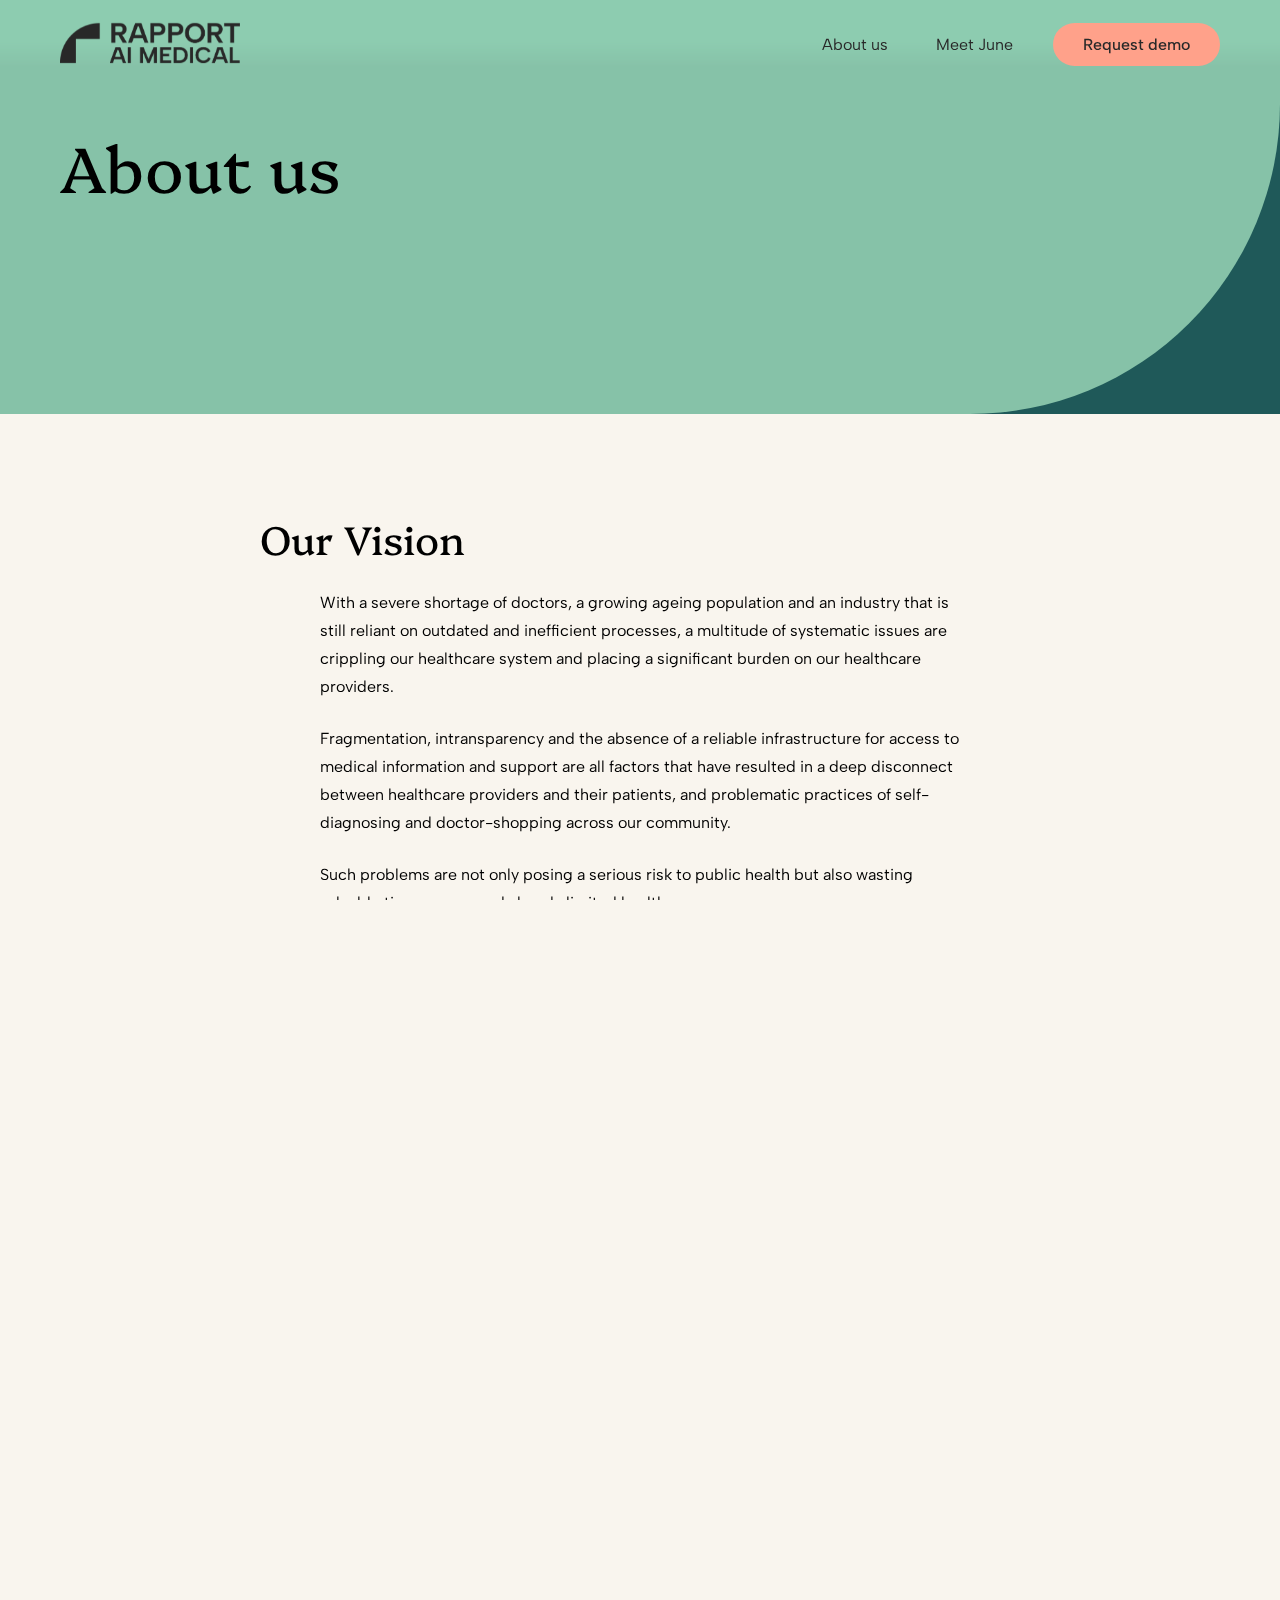
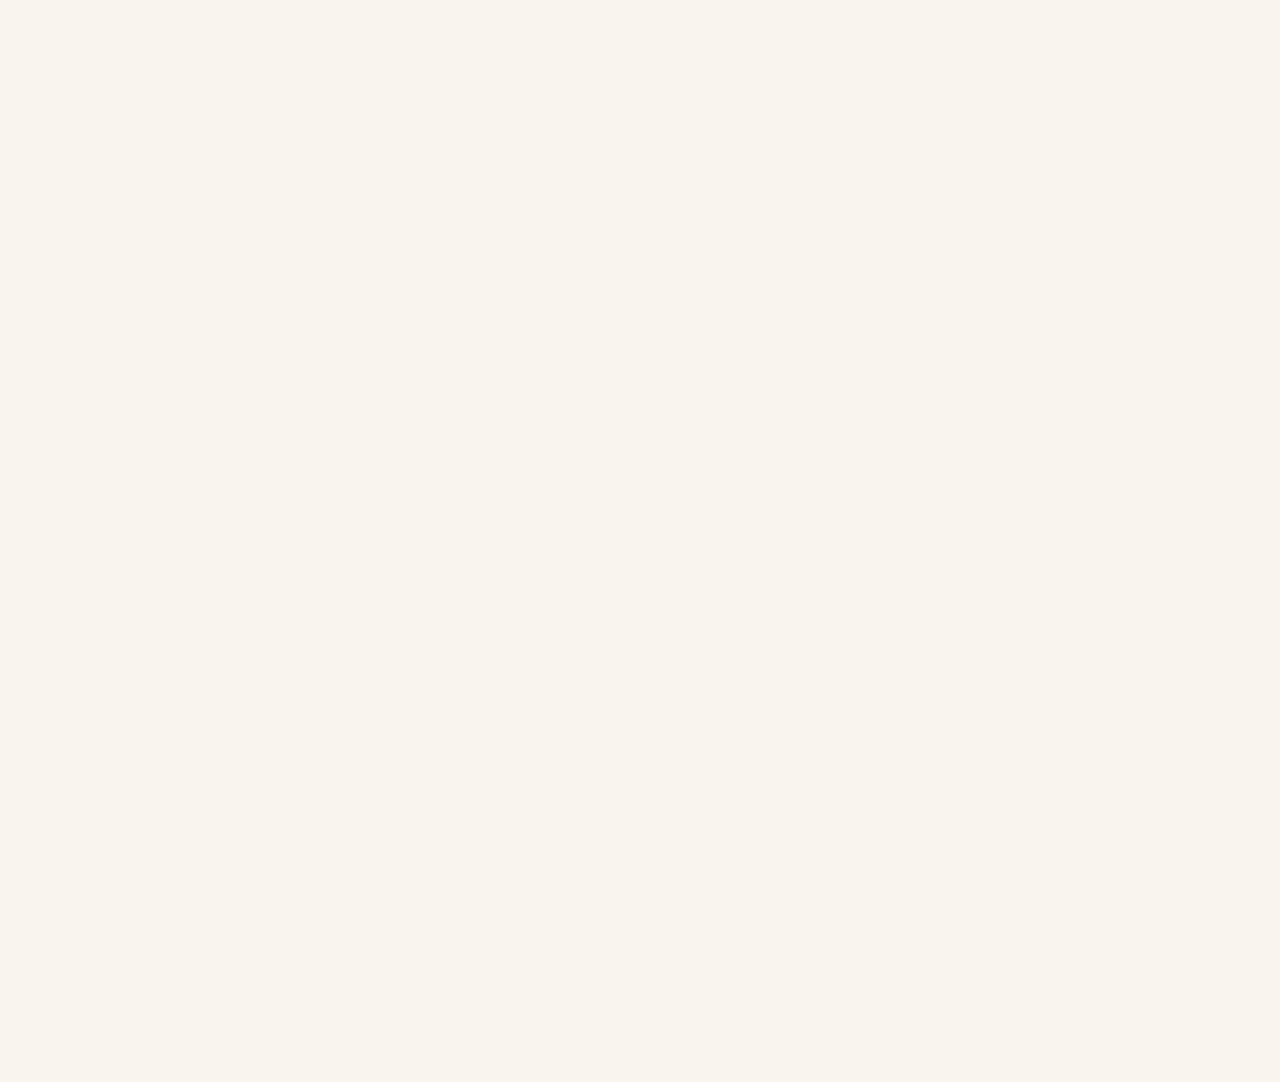
==== commit e8aacffd: "Update copy in Our Vision on About page" ====
--- a/about.html
+++ b/about.html
@@ -62,14 +62,11 @@
   <section id="about-content">
     <div class="vision">
       <h2>Our Vision</h2>
-      <p>The healthcare system in Hong Kong is facing major challenges. With a severe shortage of doctors, a growing ageing population and an industry that is still reliant on outdated and inefficient processes, a multitude of systematic issues are crippling our healthcare system and placing a significant burden on our healthcare providers.</p>
-      <p>Healthcare can be intuitive, accessible and efficient and our platform holds the key to paving the way forward for the healthcare industry. Fragmentation, intransparency and the absence of a reliable infrastructure for access to medical information and support are all factors that have resulted in</p>
-        <ol>
-          <li>a deep disconnect between healthcare providers and their patients, and</li>
-          <li>problematic practices of self-diagnosing and doctor-shopping across our community.</li>
-        </ol>
-        <p>Such problems are not only posing a serious risk to public health but also wasting valuable time, money and already limited healthcare resources.</p>
-        <p class="highlight">We have a vision that by leveraging the power of AI and technology, we can improve the capacity, quality and efficiency for healthcare providers, and provide better access, experiences and outcomes for their patients.</p>
+      <p>With a severe shortage of doctors, a growing ageing population and an industry that is still reliant on outdated and inefficient processes, a multitude of systematic issues are crippling our healthcare system and placing a significant burden on our healthcare providers.</p>
+      <p>Fragmentation, intransparency and the absence of a reliable infrastructure for access to medical information and support are all factors that have resulted in a deep disconnect between healthcare providers and their patients, and problematic practices of self-diagnosing and doctor-shopping across our community.</p>
+      <p>Such problems are not only posing a serious risk to public health but also wasting valuable time, money and already limited healthcare resources.</p>
+      <p class="highlight">We have a vision that by leveraging the power of AI and technology, we can improve the capacity, quality and efficiency for healthcare providers, and provide better access, experiences and outcomes for their patients.</p>
+      <p>Healthcare can be intuitive, accessible and efficient and our platform holds the key to paving the way forward for the healthcare industry.</p>
     </div>
 
     <div class="mission">
@@ -88,4 +85,4 @@
 <script src="styles/script.js" defer></script>
 
 </body>
-</html>+</html>
--- a/styles/style.css
+++ b/styles/style.css
@@ -269,7 +269,7 @@
 }
 
 
-@media only screen and (max-width: 750px) {
+@media only screen and (max-width: 780px) {
 
 	.nav-content {
 		height: 50px;
@@ -352,10 +352,11 @@
 	max-height: 75vh;
 	aspect-ratio: 3/4;
 	object-fit: cover;
+	object-position: 55% 50%;
 	border-bottom-right-radius: 400px;
 }
 
-@media only screen and (max-width: 750px) {
+@media only screen and (max-width: 780px) {
 
 	.headline, .hero-bottom {
 		padding: 30px;
@@ -476,7 +477,7 @@
 }
 
 
-@media only screen and (max-width: 750px) {
+@media only screen and (max-width: 780px) {
 
 	#overview {
 		padding: 60px 30px;
@@ -508,50 +509,49 @@
 
 /* ––– USE CASES ––– */
 
+#use-cases {
+	padding: 0 60px;
+}
+
+#use-cases h6, #aboutus h6 {
+	text-transform: uppercase;
+	padding-bottom: 54px;
+}
+
 #use-cases h2 {
-	font-size: 1.75rem;
-	text-align: center;
+	font-size: 2.5rem;
+	line-height: 1.2;
+}
+
+#use-cases p {
+	font-size: 1.25rem;
+	padding-top: 16px;
+	line-height: 1.35;
 }
 
 #case-tabs {
-	display: flex;
-	justify-content: center;
-	gap: 48px;
-	padding: 36px 0;
-}
-
-#case-tabs button {
-	font-weight: 400;
-	border-radius: 0;
-	border: 0px;
-}
-
-.case-tab-button {
-	text-align: center;
-	padding: 12px;
-	font-size: 2rem;
-	color: rgba(40,40,40,0.25);
-	transition: color 0.3s ease;
-}
-
-.case-tab-button.active {
-    color: var(--black);
-  }
+	width: 100%;
+	display: flex;
+	flex-flow: row wrap;
+	justify-content: space-between;
+	padding: 24px 0;
+}
 
 .case-content {
-	padding: 0 60px;
-	display: none;
-	transition: display 0s 0.3s, opacity 0.3s ease;
-}
-
-.case-content.active {
-    display: block;
-    opacity: 1;
-    transition-delay: 0s;
- }
-
-
-@media only screen and (max-width: 750px) {
+	flex-basis: 49%;
+	padding: 12px 0;
+}
+
+.case-content h3 {
+	font-size: 1.5rem;
+}
+
+.case-content img {
+	max-width: 100%;
+}
+
+
+@media only screen and (max-width: 780px) {
 
 	#use-cases {
 		padding: 30px;
@@ -564,21 +564,7 @@
 	}
 
 	#case-tabs {
-		justify-content: initial;
-		transform: translateX(-30px);
-		width: 100%;
-		padding: 36px 30px;
-		overflow-x: scroll;
-	}
-	.case-tab-button {
-		font-size: 1.5rem;
-		text-align: left;
-		text-wrap: nowrap;
-		padding: 12px 0;
-	}
-
-	.case-content {
-		padding: 0;
+		flex-flow: column nowrap;
 	}
 
 }
@@ -590,11 +576,6 @@
 	padding: 60px;
 	padding-top: 48px;
 	margin-top: 72px;
-}
-
-#aboutus h6 {
-	text-transform: uppercase;
-	padding-bottom: 54px;
 }
 
 #aboutus h2 {
@@ -611,7 +592,7 @@
 }
 
 
-@media only screen and (max-width: 750px) {
+@media only screen and (max-width: 780px) {
 
 	#aboutus {
 		padding: 60px 30px;
@@ -679,7 +660,7 @@
 }
 
 
-@media only screen and (max-width: 750px) {
+@media only screen and (max-width: 780px) {
 
 	#CTA {
 		flex-flow: column nowrap;
@@ -803,7 +784,7 @@
 }
 
 
-@media only screen and (max-width: 750px) {
+@media only screen and (max-width: 780px) {
 
 	footer {
 		width: calc(100% - 60px);
@@ -875,7 +856,7 @@
 }
 
 
-@media only screen and (max-width: 750px) {
+@media only screen and (max-width: 780px) {
 
 	.page_title {
 		padding-left: 30px;
@@ -973,7 +954,7 @@
 }
 
 
-@media only screen and (max-width: 750px) {
+@media only screen and (max-width: 780px) {
 	.contact {
 		grid-column: 1 / span 6;
 		width: calc(100vw - 60px);
@@ -1046,7 +1027,7 @@
 }
 
 
-@media only screen and (max-width: 750px) {
+@media only screen and (max-width: 780px) {
 
 	#about {
 		padding-bottom: 0;
@@ -1140,7 +1121,7 @@
 }
 
 
-@media only screen and (max-width: 750px) {
+@media only screen and (max-width: 780px) {
 
 	#product .page_title h1 {
 		line-height: 1;
